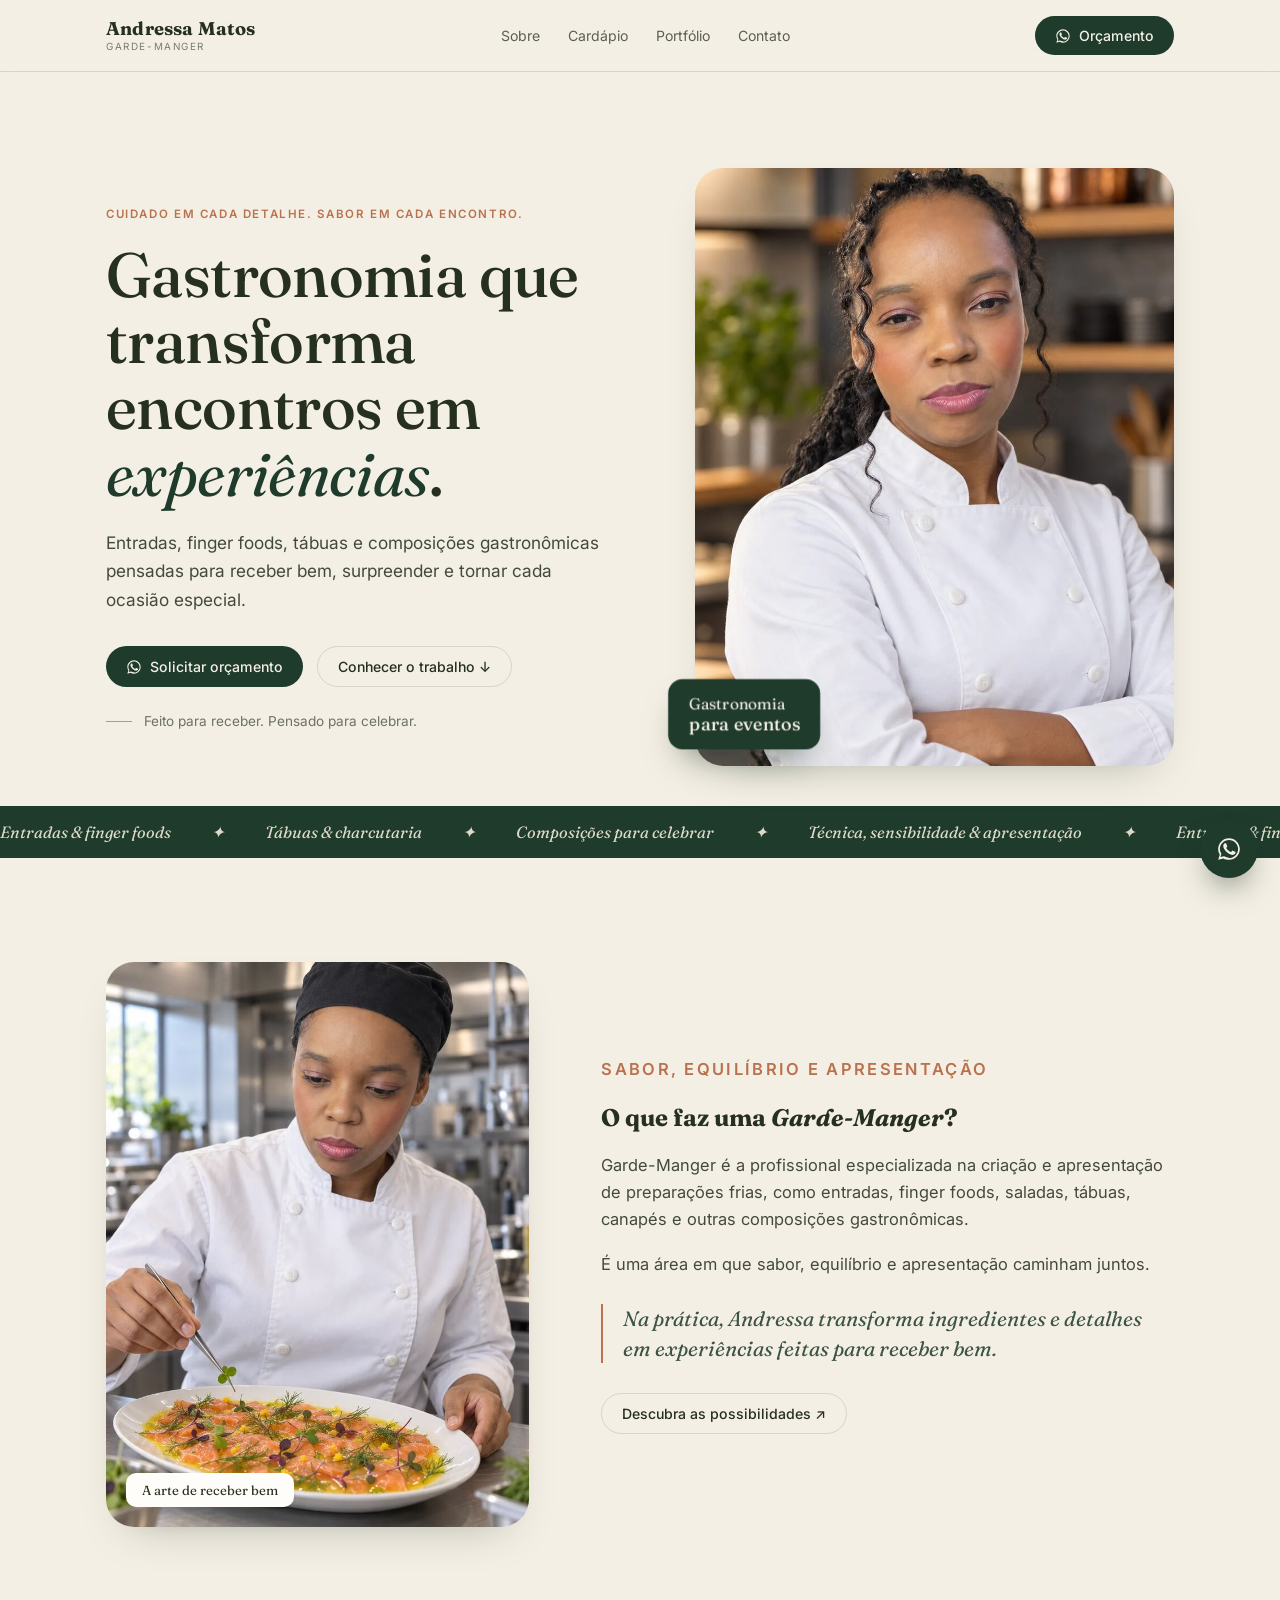
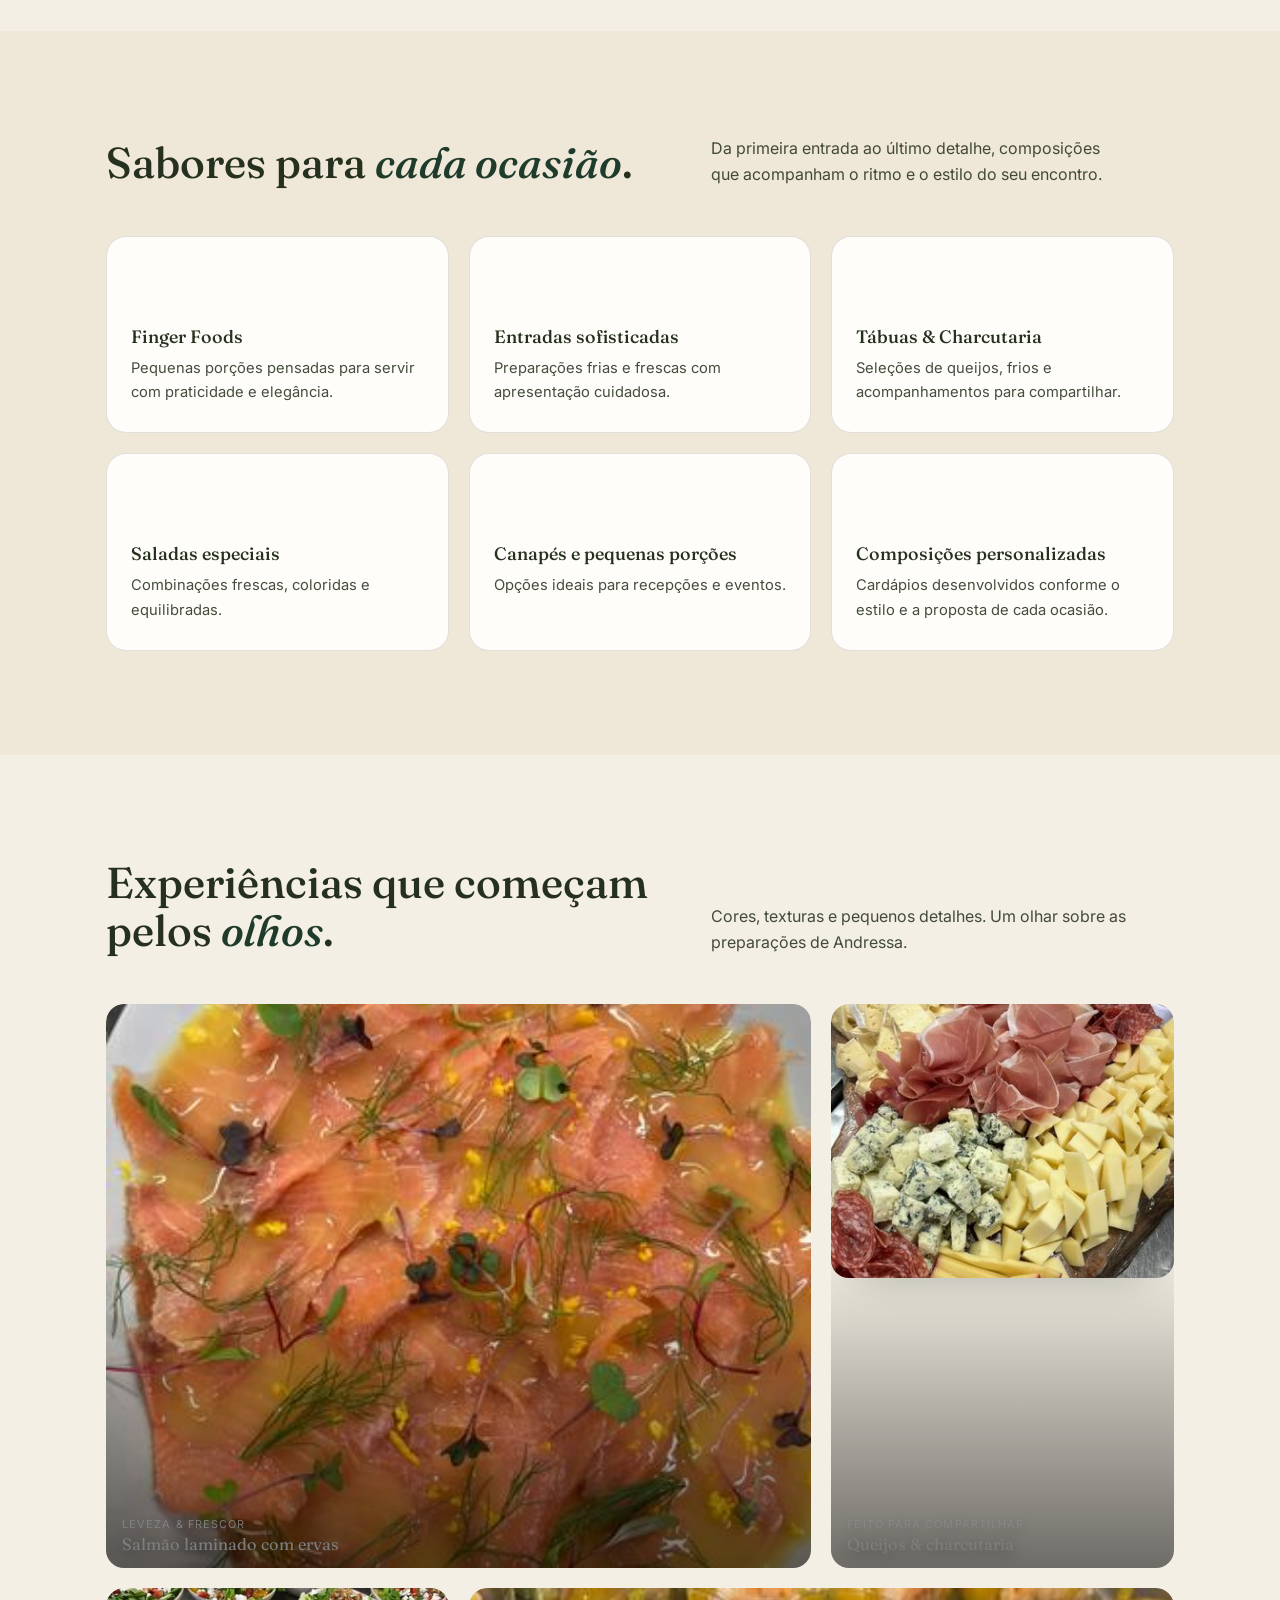
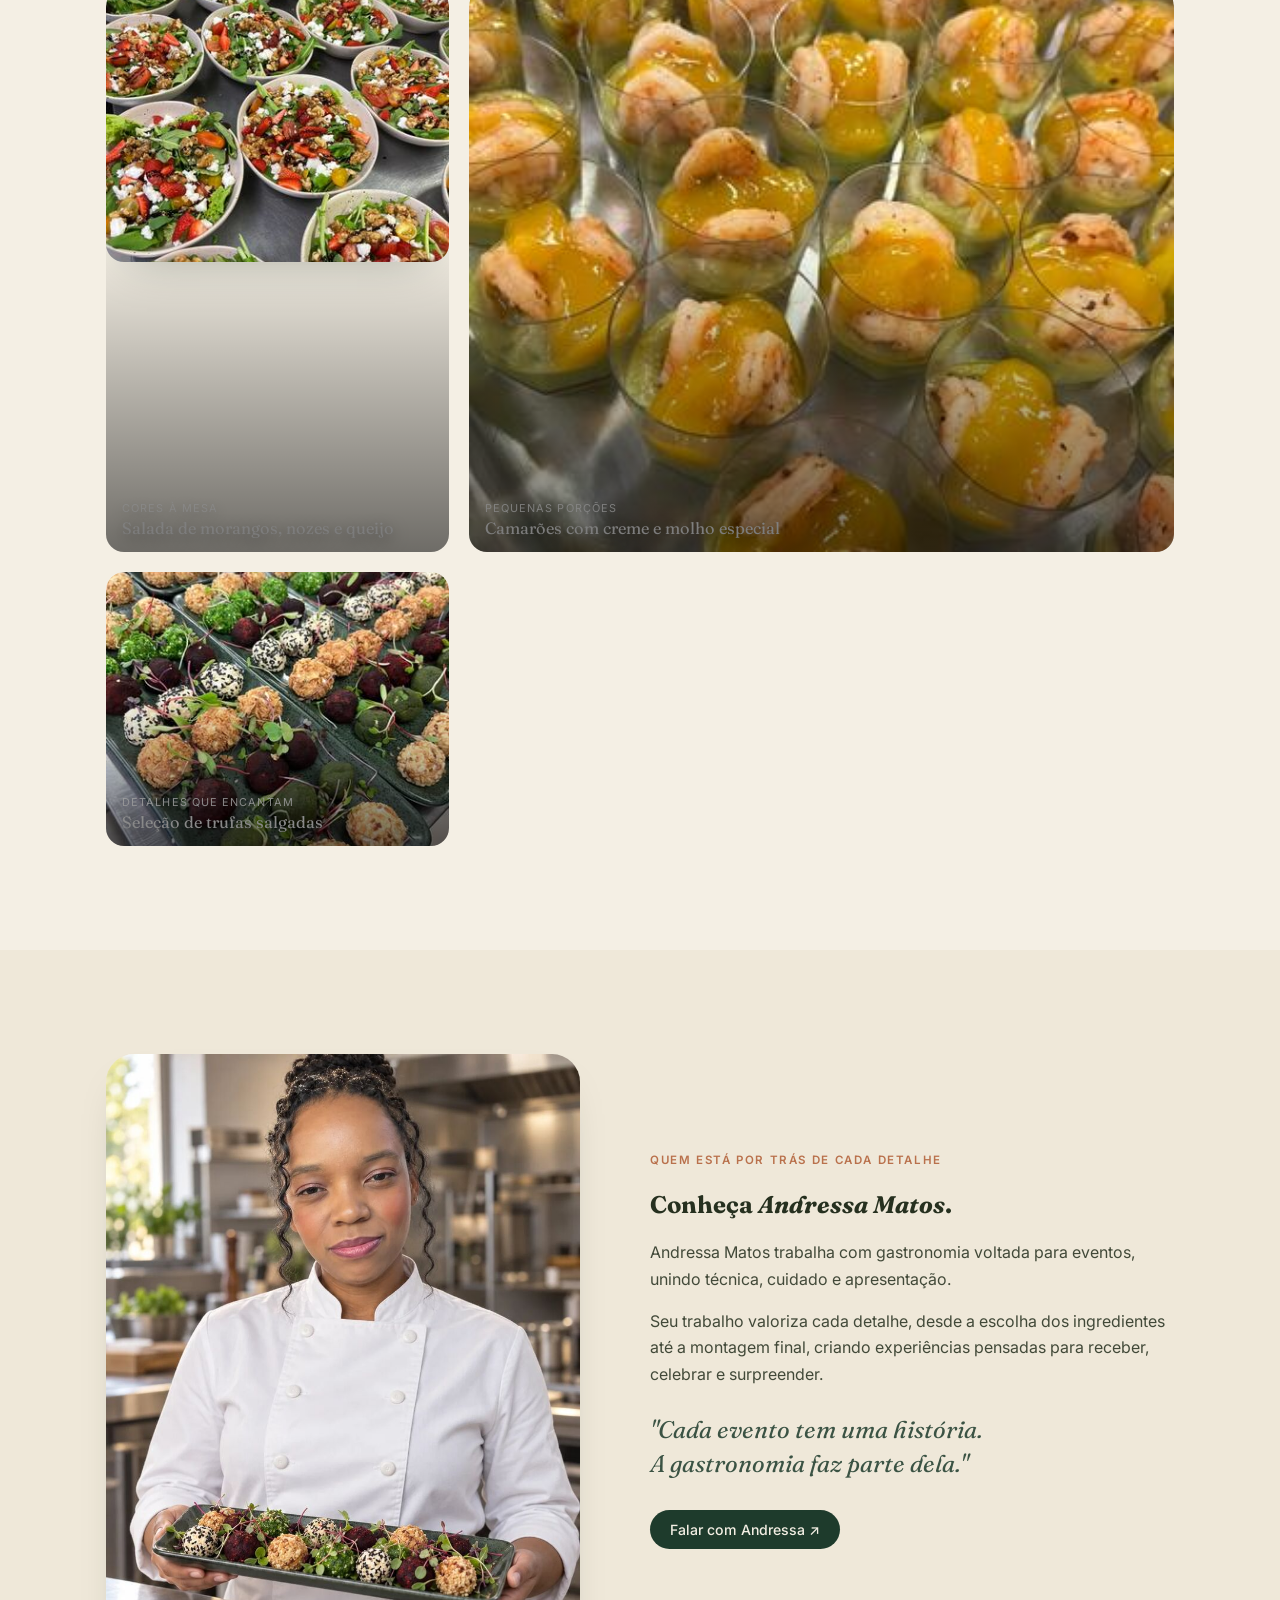
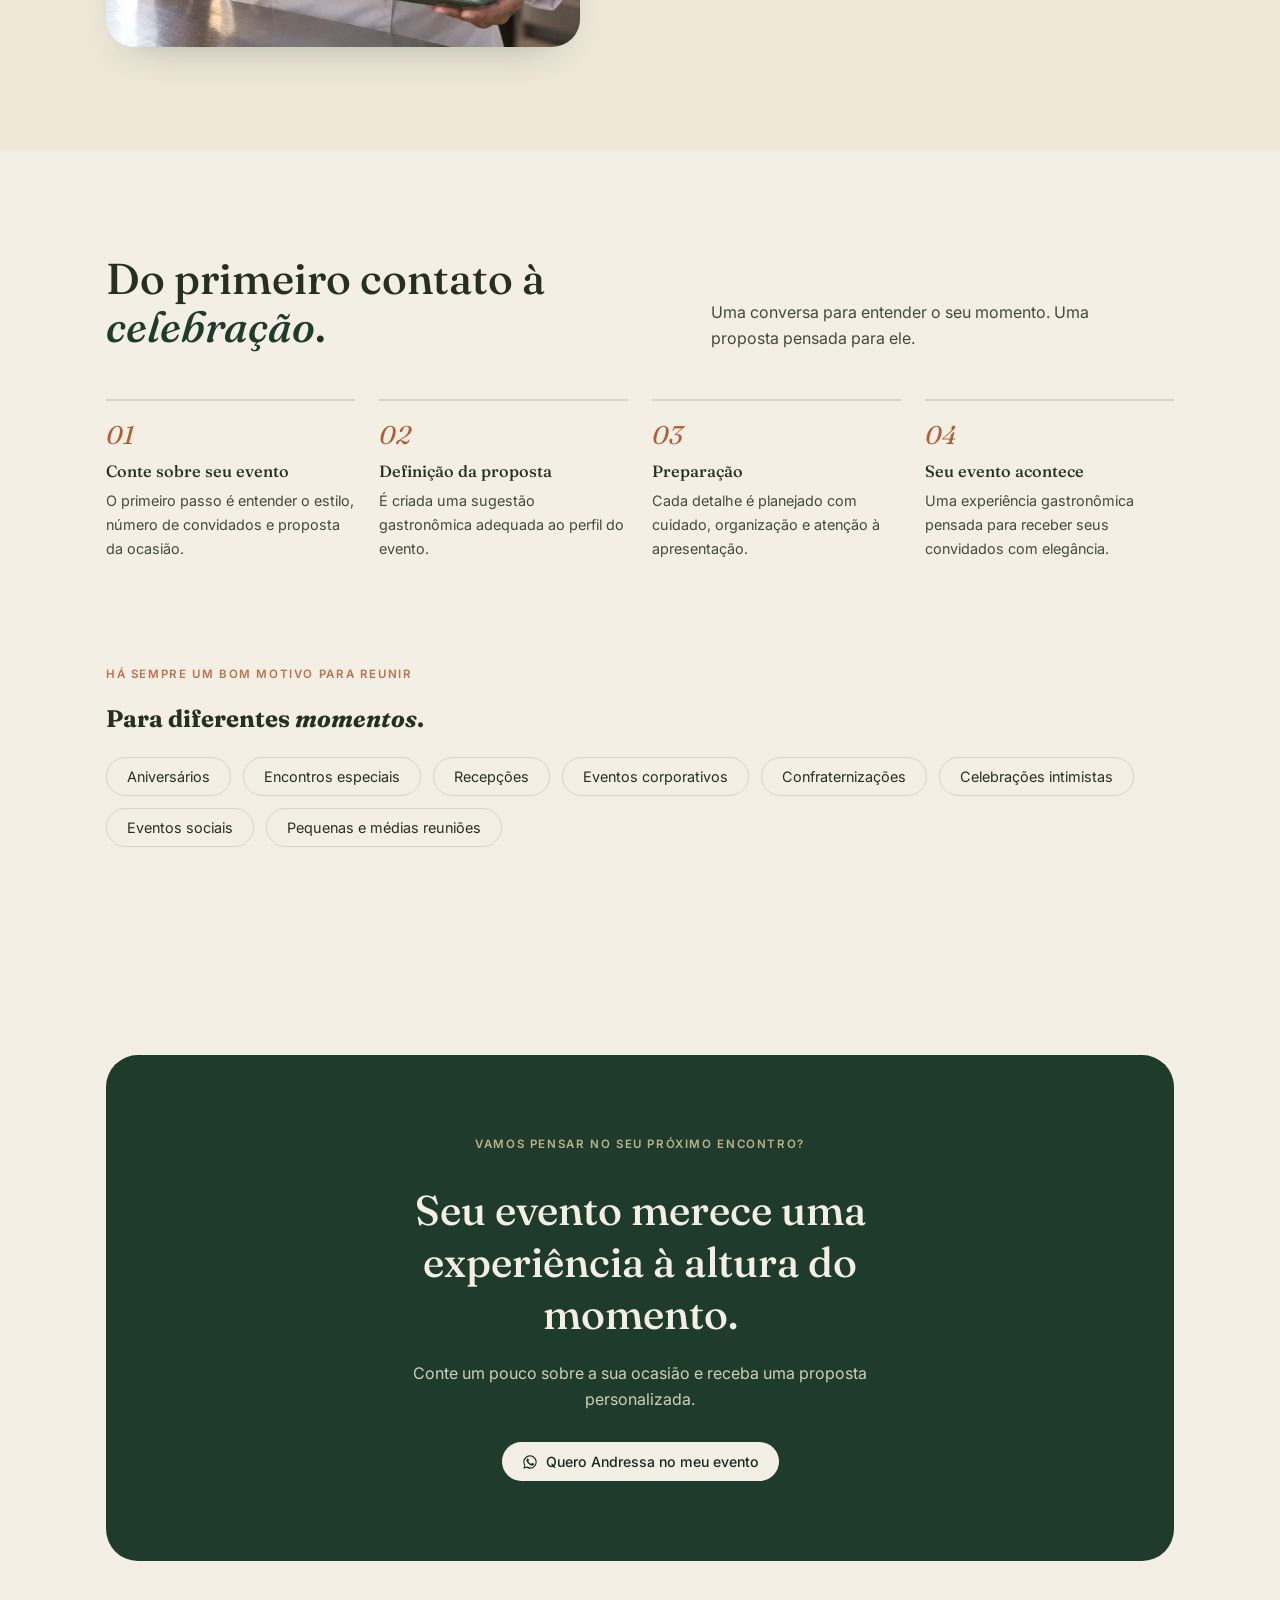
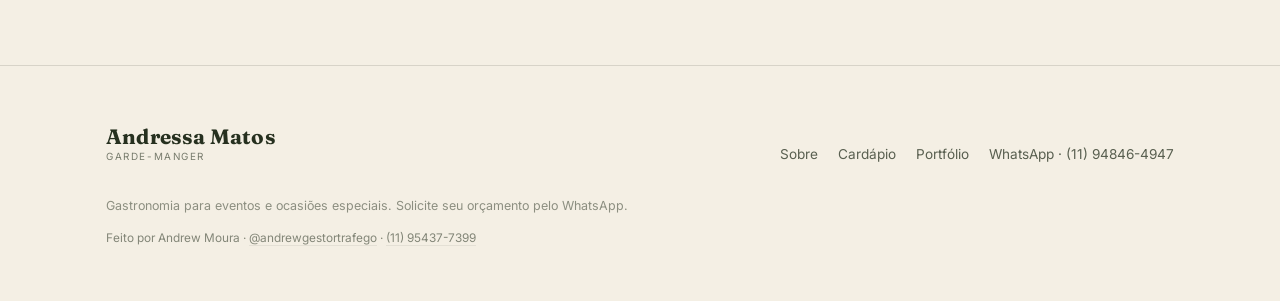
==== index.html @ 1dd69825 "Add files via upload" ====
<!DOCTYPE html>
<html lang="pt-BR">
<head>
<meta charset="UTF-8">
<meta name="viewport" content="width=device-width, initial-scale=1, viewport-fit=cover">
<title>Andressa Matos — Gastronomia para Eventos</title>
<link rel="preconnect" href="https://fonts.googleapis.com">
<link rel="preconnect" href="https://fonts.gstatic.com" crossorigin>
<link href="https://fonts.googleapis.com/css2?family=Fraunces:ital,opsz,wght@0,9..144,400;0,9..144,500;0,9..144,600;1,9..144,500&family=Inter:wght@400;500;600&display=swap" rel="stylesheet">
<style>
  :root{
    --cream:#F4EFE4;
    --cream-2:#EFE8D9;
    --ink:#26301F;
    --green:#1E3B2C;
    --green-deep:#152A1F;
    --rust:#B15E36;
    --gold:#B99A4E;
    --paper:#FFFDF9;
    --line:rgba(38,48,31,0.14);
    --shadow: 0 20px 45px -25px rgba(21,42,31,0.35);
  }
  :root:not([data-theme="light"]){
    color-scheme: light dark;
  }
  @media (prefers-color-scheme: dark){
    :root:not([data-theme="light"]){
      --cream:#1B2018;
      --cream-2:#20261C;
      --ink:#EDE7D8;
      --paper:#232920;
      --line:rgba(237,231,216,0.14);
      --shadow: 0 20px 45px -25px rgba(0,0,0,0.6);
    }
  }
  :root[data-theme="dark"]{
    --cream:#1B2018;
    --cream-2:#20261C;
    --ink:#EDE7D8;
    --paper:#232920;
    --line:rgba(237,231,216,0.14);
    --shadow: 0 20px 45px -25px rgba(0,0,0,0.6);
  }

  *{box-sizing:border-box;}
  html{scroll-behavior:smooth; scroll-padding-top: calc(78px + env(safe-area-inset-top,0px));}
  body{
    margin:0;
    background:var(--cream);
    color:var(--ink);
    font-family:'Inter', ui-sans-serif, system-ui, -apple-system, sans-serif;
    -webkit-font-smoothing:antialiased;
    padding-top:env(safe-area-inset-top,0px);
    padding-bottom:env(safe-area-inset-bottom,0px);
    overflow-x:hidden;
  }
  h1,h2,h3,.serif{font-family:'Fraunces', Georgia, 'Times New Roman', serif;}
  p{line-height:1.65; color:var(--ink); opacity:0.86;}
  a{color:inherit;}
  img{max-width:100%; display:block;}
  .wrap{max-width:1180px; margin:0 auto; padding:0 clamp(20px,5vw,56px);}

  /* header */
  header.site{
    position:sticky; top:0; z-index:50;
    padding-top:env(safe-area-inset-top,0px);
    background:color-mix(in srgb, var(--cream) 88%, transparent);
    backdrop-filter: blur(10px);
    border-bottom:1px solid var(--line);
  }
  .nav{
    display:flex; align-items:center; justify-content:space-between;
    padding:16px clamp(20px,5vw,56px);
    max-width:1180px; margin:0 auto;
  }
  .brand{display:flex; flex-direction:column; line-height:1.1;}
  .brand strong{font-family:'Fraunces',serif; font-size:1.15rem; letter-spacing:0.01em;}
  .brand span{font-size:0.62rem; letter-spacing:0.16em; opacity:0.6; margin-top:2px;}
  nav.links{display:flex; gap:28px; font-size:0.88rem;}
  nav.links a{text-decoration:none; opacity:0.75; transition:opacity .2s;}
  nav.links a:hover{opacity:1;}
  .btn{
    display:inline-flex; align-items:center; gap:8px;
    padding:11px 20px; border-radius:999px;
    background:var(--green); color:#F4EFE4; text-decoration:none;
    font-size:0.88rem; font-weight:500;
    transition:transform .25s cubic-bezier(.2,.8,.2,1), box-shadow .25s;
    box-shadow: var(--shadow);
    white-space:nowrap;
  }
  .btn:hover{transform:translateY(-2px); box-shadow:0 22px 40px -18px rgba(21,42,31,0.5);}
  .btn.ghost{background:transparent; color:var(--ink); border:1px solid var(--line); box-shadow:none;}
  .btn.ghost:hover{border-color:var(--green); transform:none;}
  .btn svg{width:16px; height:16px; flex:none;}
  @media (max-width:820px){ nav.links{display:none;} }

  /* hero */
  .hero{padding:clamp(48px,8vw,96px) 0 40px;}
  .hero-grid{display:grid; grid-template-columns:1.05fr 0.95fr; gap:clamp(28px,5vw,60px); align-items:center;}
  @media (max-width:900px){ .hero-grid{grid-template-columns:1fr;} }
  .eyebrow{font-size:0.72rem; letter-spacing:0.14em; color:var(--rust); font-weight:600; text-transform:uppercase; margin:0 0 18px;}
  .hero h1{font-size:clamp(2.5rem,5.4vw,3.9rem); line-height:1.06; font-weight:500; margin:0 0 22px; letter-spacing:-0.01em;}
  .hero h1 em{font-style:italic; color:var(--green); font-weight:400;}
  .hero p.lead{font-size:1.08rem; max-width:46ch; margin-bottom:32px;}
  .hero-ctas{display:flex; gap:14px; flex-wrap:wrap; margin-bottom:26px;}
  .hero-note{display:flex; align-items:center; gap:12px; font-size:0.85rem; opacity:0.65;}
  .hero-note .rule{width:26px; height:1px; background:var(--rust);}

  .hero-visual{position:relative; perspective:1200px;}
  .tilt-card{
    position:relative; border-radius:28px; overflow:hidden;
    transform-style:preserve-3d;
    transition:transform .35s cubic-bezier(.2,.8,.2,1);
    box-shadow:var(--shadow);
  }
  .tilt-card img{width:100%; height:100%; object-fit:cover; aspect-ratio:4/5;}
  .float-chip{
    position:absolute; left:-18px; bottom:26px;
    background:var(--green); color:#F4EFE4; padding:14px 20px; border-radius:14px;
    font-family:'Fraunces',serif; font-size:0.95rem; line-height:1.25;
    box-shadow:0 18px 34px -14px rgba(21,42,31,0.55);
    transform:translateZ(40px);
  }
  .float-chip b{display:block; font-size:1.1rem; font-weight:500;}
  @media (max-width:520px){ .float-chip{left:14px; bottom:-16px; padding:11px 16px;} }

  /* ticker */
  .ticker-wrap{background:var(--green); color:#EFE8D6; overflow:hidden; padding:16px 0;}
  .ticker{display:flex; gap:40px; white-space:nowrap; width:max-content; animation:scroll 26s linear infinite;}
  .ticker span{font-family:'Fraunces',serif; font-style:italic; font-size:1.02rem; opacity:0.92;}
  @keyframes scroll{ from{transform:translateX(0);} to{transform:translateX(-50%);} }
  @media (prefers-reduced-motion:reduce){ .ticker{animation:none;} }

  /* reveal */
  .reveal{opacity:0; transform:translateY(22px); transition:opacity .7s ease, transform .7s cubic-bezier(.2,.8,.2,1);}
  .reveal.in{opacity:1; transform:translateY(0);}
  @media (prefers-reduced-motion:reduce){ .reveal{opacity:1; transform:none; transition:none;} }

  section{padding:clamp(56px,9vw,104px) 0;}
  .section-head{display:grid; grid-template-columns:1.1fr 0.9fr; gap:40px; align-items:end; margin-bottom:48px;}
  @media (max-width:800px){ .section-head{grid-template-columns:1fr; gap:16px;} }
  .section-head h2{font-size:clamp(1.9rem,3.6vw,2.7rem); font-weight:500; margin:0; line-height:1.12;}
  .section-head h2 em{font-style:italic; color:var(--green);}
  .section-head p{margin:0; max-width:42ch;}

  /* about */
  .about-grid{display:grid; grid-template-columns:0.85fr 1.15fr; gap:clamp(28px,6vw,72px); align-items:center;}
  @media (max-width:860px){ .about-grid{grid-template-columns:1fr;} }
  .about-visual{position:relative; perspective:1000px;}
  .about-visual .tilt-card{aspect-ratio:3/4;}
  .about-visual .tilt-card img{aspect-ratio:3/4;}
  .caption-tag{
    position:absolute; left:20px; bottom:20px; background:var(--paper); color:var(--ink);
    padding:9px 16px; border-radius:10px; font-size:0.82rem; font-family:'Fraunces',serif;
    box-shadow:0 12px 26px -12px rgba(21,42,31,0.35);
  }
  .about-copy p{font-size:1.03rem; margin-bottom:18px;}
  .about-copy .callout{
    font-family:'Fraunces',serif; font-style:italic; font-size:1.3rem; color:var(--green);
    border-left:2px solid var(--rust); padding-left:20px; margin:26px 0 30px; line-height:1.4;
  }

  /* categories */
  .cat-grid{display:grid; grid-template-columns:repeat(3,1fr); gap:20px;}
  @media (max-width:900px){ .cat-grid{grid-template-columns:repeat(2,1fr);} }
  @media (max-width:560px){ .cat-grid{grid-template-columns:1fr;} }
  .cat-card{
    background:var(--paper); border:1px solid var(--line); border-radius:20px; padding:28px 24px;
    transition:transform .3s cubic-bezier(.2,.8,.2,1), box-shadow .3s; transform-style:preserve-3d;
  }
  .cat-card:hover{transform:translateY(-6px) rotateX(3deg); box-shadow:var(--shadow);}
  .cat-icon{width:40px; height:40px; margin-bottom:16px; color:var(--rust);}
  .cat-card h3{font-size:1.12rem; font-weight:500; margin:0 0 8px;}
  .cat-card p{font-size:0.92rem; margin:0;}

  /* gallery */
  .gal-grid{display:grid; grid-template-columns:repeat(3,1fr); gap:20px;}
  .gal-grid .gal-item:nth-child(1){grid-column:span 2;}
  .gal-grid .gal-item:nth-child(4){grid-column:span 2;}
  @media (max-width:760px){ .gal-grid{grid-template-columns:1fr 1fr;} .gal-grid .gal-item:nth-child(1),.gal-grid .gal-item:nth-child(4){grid-column:span 2;} }
  .gal-item{position:relative; border-radius:18px; overflow:hidden; perspective:900px;}
  .gal-item .tilt-card{border-radius:18px; margin:0;}
  .gal-item img{aspect-ratio:5/4; object-fit:cover; transition:transform .5s ease;}
  .gal-item:hover img{transform:scale(1.06);}
  .gal-label{
    position:absolute; left:16px; bottom:14px; color:#fff; font-family:'Fraunces',serif; font-size:1.02rem;
    text-shadow:0 4px 16px rgba(0,0,0,0.55);
  }
  .gal-label small{display:block; font-family:'Inter',sans-serif; font-size:0.68rem; letter-spacing:0.1em; text-transform:uppercase; opacity:0.85; margin-bottom:3px;}
  .gal-item::after{content:"";position:absolute; inset:0; background:linear-gradient(180deg, rgba(0,0,0,0) 45%, rgba(0,0,0,0.55) 100%); pointer-events:none;}

  /* bio */
  .bio-section{background:var(--cream-2);}
  .bio-grid{display:grid; grid-template-columns:0.95fr 1.05fr; gap:clamp(28px,6vw,70px); align-items:center;}
  @media (max-width:860px){ .bio-grid{grid-template-columns:1fr; }  .bio-grid .bio-visual{order:-1;} }
  .bio-visual .tilt-card{aspect-ratio:4/5;}
  .bio-visual .tilt-card img{aspect-ratio:4/5;}
  .quote{
    font-family:'Fraunces',serif; font-style:italic; font-size:1.5rem; line-height:1.4; color:var(--green);
    margin:26px 0 30px;
  }

  /* process */
  .steps{display:grid; grid-template-columns:repeat(4,1fr); gap:24px; counter-reset:step;}
  @media (max-width:900px){ .steps{grid-template-columns:repeat(2,1fr);} }
  @media (max-width:560px){ .steps{grid-template-columns:1fr;} }
  .step{border-top:2px solid var(--line); padding-top:18px; position:relative;}
  .step-num{font-family:'Fraunces',serif; font-style:italic; color:var(--rust); font-size:1.6rem; display:block; margin-bottom:10px;}
  .step h3{font-size:1.02rem; margin:0 0 8px; font-weight:500;}
  .step p{font-size:0.9rem; margin:0;}

  /* occasions */
  .pill-row{display:flex; flex-wrap:wrap; gap:12px;}
  .pill{
    border:1px solid var(--line); border-radius:999px; padding:10px 20px; font-size:0.9rem;
    transition:border-color .2s, transform .2s;
  }
  .pill:hover{border-color:var(--rust); transform:translateY(-2px);}

  /* final cta */
  .final-cta{
    background:var(--green); color:#F4EFE4; border-radius:32px; padding:clamp(40px,7vw,80px);
    text-align:center; position:relative; overflow:hidden;
  }
  .final-cta h2{color:#F4EFE4; font-size:clamp(1.9rem,4vw,2.6rem); max-width:22ch; margin:0 auto 20px; font-weight:500;}
  .final-cta p{color:#EFE8D6; opacity:0.85; max-width:46ch; margin:0 auto 30px;}
  .final-cta .btn{background:#F4EFE4; color:var(--green-deep);}
  .final-cta .btn:hover{box-shadow:0 22px 44px -16px rgba(0,0,0,0.45);}

  footer{padding:60px 0 40px; border-top:1px solid var(--line);}
  .foot-grid{display:flex; justify-content:space-between; align-items:flex-end; flex-wrap:wrap; gap:24px;}
  .foot-grid .brand strong{font-size:1.3rem;}
  .foot-links{display:flex; gap:20px; font-size:0.85rem; opacity:0.75;}
  .foot-links a{text-decoration:none;}
  .fine{margin-top:34px; font-size:0.78rem; opacity:0.5;}
  .credit{margin-top:10px; font-size:0.74rem; opacity:0.55;}
  .credit a{text-decoration:none; border-bottom:1px solid var(--line);}
  .credit a:hover{opacity:0.9;}

  /* floating whatsapp */
  .float-wa{
    position:fixed; right:22px; bottom:calc(22px + env(safe-area-inset-bottom,0px)); z-index:60;
    width:58px; height:58px; border-radius:50%; background:var(--green); color:#F4EFE4;
    display:flex; align-items:center; justify-content:center; text-decoration:none;
    box-shadow:0 16px 30px -10px rgba(21,42,31,0.55);
    animation:pulse 2.8s ease-in-out infinite;
  }
  .float-wa svg{width:26px; height:26px;}
  @keyframes pulse{ 0%,100%{transform:scale(1);} 50%{transform:scale(1.06);} }
  @media (prefers-reduced-motion:reduce){ .float-wa{animation:none;} }
</style>
</head>
<body>

<header class="site">
  <div class="nav">
    <div class="brand">
      <strong>Andressa Matos</strong>
      <span>GARDE-MANGER</span>
    </div>
    <nav class="links">
      <a href="#sobre">Sobre</a>
      <a href="#cardapio">Cardápio</a>
      <a href="#portfolio">Portfólio</a>
      <a href="#contato">Contato</a>
    </nav>
    <a class="btn" id="wa-nav" href="#" target="_blank" rel="noopener">
      <svg viewBox="0 0 24 24" fill="currentColor"><path d="M17.5 14.4c-.3-.1-1.7-.8-1.9-.9-.3-.1-.5-.1-.6.1-.2.3-.7.9-.9 1-.1.2-.3.2-.6.1-.3-.2-1.2-.5-2.3-1.5-.9-.8-1.4-1.7-1.6-2-.2-.3 0-.5.1-.6.1-.1.3-.3.4-.5.1-.1.2-.3.2-.4.1-.2 0-.4 0-.5-.1-.1-.6-1.5-.8-2-.2-.5-.4-.5-.6-.5h-.5c-.2 0-.5.1-.7.3-.3.3-1 1-1 2.4s1 2.8 1.2 3c.1.2 2 3 4.7 4.3.7.3 1.2.5 1.6.6.7.2 1.3.2 1.8.1.5-.1 1.7-.7 1.9-1.4.2-.7.2-1.2.2-1.3-.1-.2-.3-.2-.6-.4z"/><path d="M12 2C6.5 2 2 6.5 2 12c0 1.9.5 3.6 1.5 5.2L2 22l4.9-1.3C8.5 21.6 10.2 22 12 22c5.5 0 10-4.5 10-10S17.5 2 12 2zm0 18c-1.6 0-3.1-.4-4.4-1.2l-.3-.2-3.1.8.8-3-.2-.3C4 14.8 3.6 13.4 3.6 12c0-4.6 3.8-8.4 8.4-8.4s8.4 3.8 8.4 8.4-3.8 8.4-8.4 8.4z"/></svg>
      Orçamento
    </a>
  </div>
</header>

<section class="hero">
  <div class="wrap hero-grid">
    <div class="hero-copy reveal">
      <p class="eyebrow">Cuidado em cada detalhe. Sabor em cada encontro.</p>
      <h1>Gastronomia que transforma encontros em <em>experiências</em>.</h1>
      <p class="lead">Entradas, finger foods, tábuas e composições gastronômicas pensadas para receber bem, surpreender e tornar cada ocasião especial.</p>
      <div class="hero-ctas">
        <a class="btn" id="wa-hero" href="#" target="_blank" rel="noopener">
          <svg viewBox="0 0 24 24" fill="currentColor"><path d="M17.5 14.4c-.3-.1-1.7-.8-1.9-.9-.3-.1-.5-.1-.6.1-.2.3-.7.9-.9 1-.1.2-.3.2-.6.1-.3-.2-1.2-.5-2.3-1.5-.9-.8-1.4-1.7-1.6-2-.2-.3 0-.5.1-.6.1-.1.3-.3.4-.5.1-.1.2-.3.2-.4.1-.2 0-.4 0-.5-.1-.1-.6-1.5-.8-2-.2-.5-.4-.5-.6-.5h-.5c-.2 0-.5.1-.7.3-.3.3-1 1-1 2.4s1 2.8 1.2 3c.1.2 2 3 4.7 4.3.7.3 1.2.5 1.6.6.7.2 1.3.2 1.8.1.5-.1 1.7-.7 1.9-1.4.2-.7.2-1.2.2-1.3-.1-.2-.3-.2-.6-.4z"/><path d="M12 2C6.5 2 2 6.5 2 12c0 1.9.5 3.6 1.5 5.2L2 22l4.9-1.3C8.5 21.6 10.2 22 12 22c5.5 0 10-4.5 10-10S17.5 2 12 2zm0 18c-1.6 0-3.1-.4-4.4-1.2l-.3-.2-3.1.8.8-3-.2-.3C4 14.8 3.6 13.4 3.6 12c0-4.6 3.8-8.4 8.4-8.4s8.4 3.8 8.4 8.4-3.8 8.4-8.4 8.4z"/></svg>
          Solicitar orçamento
        </a>
        <a class="btn ghost" href="#cardapio">Conhecer o trabalho ↓</a>
      </div>
      <div class="hero-note"><span class="rule"></span> Feito para receber. Pensado para celebrar.</div>
    </div>
    <div class="hero-visual reveal">
      <div class="tilt-card" id="tilt-hero">
        <img src="[data-uri]" alt="Andressa Matos, chef garde-manger">
      </div>
      <div class="float-chip">Gastronomia<br><b>para eventos</b></div>
    </div>
  </div>
</section>

<div class="ticker-wrap">
  <div class="ticker">
    <span>Entradas &amp; finger foods</span><span>✦</span>
    <span>Tábuas &amp; charcutaria</span><span>✦</span>
    <span>Composições para celebrar</span><span>✦</span>
    <span>Técnica, sensibilidade &amp; apresentação</span><span>✦</span>
    <span>Entradas &amp; finger foods</span><span>✦</span>
    <span>Tábuas &amp; charcutaria</span><span>✦</span>
    <span>Composições para celebrar</span><span>✦</span>
    <span>Técnica, sensibilidade &amp; apresentação</span><span>✦</span>
  </div>
</div>

<section id="sobre">
  <div class="wrap about-grid">
    <div class="about-visual reveal">
      <div class="tilt-card" data-tilt>
        <img src="[data-uri]" alt="Andressa Matos finalizando um prato">
      </div>
      <div class="caption-tag">A arte de receber bem</div>
    </div>
    <div class="about-copy reveal">
      <p class="eyebrow">Sabor, equilíbrio e apresentação</p>
      <h2>O que faz uma <em>Garde-Manger</em>?</h2>
      <p>Garde-Manger é a profissional especializada na criação e apresentação de preparações frias, como entradas, finger foods, saladas, tábuas, canapés e outras composições gastronômicas.</p>
      <p>É uma área em que sabor, equilíbrio e apresentação caminham juntos.</p>
      <p class="callout">Na prática, Andressa transforma ingredientes e detalhes em experiências feitas para receber bem.</p>
      <a class="btn ghost" id="wa-sobre" href="#" target="_blank" rel="noopener">Descubra as possibilidades ↗</a>
    </div>
  </div>
</section>

<section id="cardapio" style="background:var(--cream-2);">
  <div class="wrap">
    <div class="section-head reveal">
      <h2>Sabores para <em>cada ocasião</em>.</h2>
      <p>Da primeira entrada ao último detalhe, composições que acompanham o ritmo e o estilo do seu encontro.</p>
    </div>
    <div class="cat-grid reveal">
      <div class="cat-card">
        <svg class="cat-icon" viewBox="0 0 24 24" fill="none" stroke="currentColor" stroke-width="1.4"><circle cx="12" cy="12" r="8"/><path d="M12 8v4l3 2"/></svg>
        <h3>Finger Foods</h3>
        <p>Pequenas porções pensadas para servir com praticidade e elegância.</p>
      </div>
      <div class="cat-card">
        <svg class="cat-icon" viewBox="0 0 24 24" fill="none" stroke="currentColor" stroke-width="1.4"><ellipse cx="12" cy="12" rx="9" ry="6"/><path d="M6 12h12"/></svg>
        <h3>Entradas sofisticadas</h3>
        <p>Preparações frias e frescas com apresentação cuidadosa.</p>
      </div>
      <div class="cat-card">
        <svg class="cat-icon" viewBox="0 0 24 24" fill="none" stroke="currentColor" stroke-width="1.4"><rect x="3" y="7" width="18" height="10" rx="1"/><path d="M8 7v10M14 7v10"/></svg>
        <h3>Tábuas &amp; Charcutaria</h3>
        <p>Seleções de queijos, frios e acompanhamentos para compartilhar.</p>
      </div>
      <div class="cat-card">
        <svg class="cat-icon" viewBox="0 0 24 24" fill="none" stroke="currentColor" stroke-width="1.4"><path d="M4 10h16l-1.5 8a2 2 0 0 1-2 2h-9a2 2 0 0 1-2-2z"/><path d="M8 10a4 4 0 0 1 8 0"/></svg>
        <h3>Saladas especiais</h3>
        <p>Combinações frescas, coloridas e equilibradas.</p>
      </div>
      <div class="cat-card">
        <svg class="cat-icon" viewBox="0 0 24 24" fill="none" stroke="currentColor" stroke-width="1.4"><circle cx="8" cy="9" r="2.4"/><circle cx="16" cy="9" r="2.4"/><path d="M4 18c1-3 3-4 4-4M20 18c-1-3-3-4-4-4"/></svg>
        <h3>Canapés e pequenas porções</h3>
        <p>Opções ideais para recepções e eventos.</p>
      </div>
      <div class="cat-card">
        <svg class="cat-icon" viewBox="0 0 24 24" fill="none" stroke="currentColor" stroke-width="1.4"><path d="M12 3l2.2 5.5L20 9l-4.4 3.6L17 19l-5-3.3L7 19l1.4-6.4L4 9l5.8-.5z"/></svg>
        <h3>Composições personalizadas</h3>
        <p>Cardápios desenvolvidos conforme o estilo e a proposta de cada ocasião.</p>
      </div>
    </div>
  </div>
</section>

<section id="portfolio">
  <div class="wrap">
    <div class="section-head reveal">
      <h2>Experiências que começam pelos <em>olhos</em>.</h2>
      <p>Cores, texturas e pequenos detalhes. Um olhar sobre as preparações de Andressa.</p>
    </div>
    <div class="gal-grid reveal">
      <div class="gal-item"><div class="tilt-card" data-tilt><img src="[data-uri]" alt="Salmão laminado com ervas"></div><div class="gal-label"><small>Leveza &amp; frescor</small>Salmão laminado com ervas</div></div>
      <div class="gal-item"><div class="tilt-card" data-tilt><img src="[data-uri]" alt="Queijos e charcutaria"></div><div class="gal-label"><small>Feito para compartilhar</small>Queijos &amp; charcutaria</div></div>
      <div class="gal-item"><div class="tilt-card" data-tilt><img src="[data-uri]" alt="Salada de morangos, nozes e queijo"></div><div class="gal-label"><small>Cores à mesa</small>Salada de morangos, nozes e queijo</div></div>
      <div class="gal-item"><div class="tilt-card" data-tilt><img src="[data-uri]" alt="Camarões com creme e molho especial"></div><div class="gal-label"><small>Pequenas porções</small>Camarões com creme e molho especial</div></div>
      <div class="gal-item"><div class="tilt-card" data-tilt><img src="[data-uri]" alt="Seleção de trufas salgadas"></div><div class="gal-label"><small>Detalhes que encantam</small>Seleção de trufas salgadas</div></div>
    </div>
  </div>
</section>

<section class="bio-section">
  <div class="wrap bio-grid">
    <div class="bio-visual reveal">
      <div class="tilt-card" data-tilt>
        <img src="[data-uri]" alt="Andressa Matos segurando uma travessa de trufas salgadas">
      </div>
    </div>
    <div class="bio-copy reveal">
      <p class="eyebrow">Quem está por trás de cada detalhe</p>
      <h2>Conheça <em>Andressa Matos</em>.</h2>
      <p>Andressa Matos trabalha com gastronomia voltada para eventos, unindo técnica, cuidado e apresentação.</p>
      <p>Seu trabalho valoriza cada detalhe, desde a escolha dos ingredientes até a montagem final, criando experiências pensadas para receber, celebrar e surpreender.</p>
      <p class="quote">"Cada evento tem uma história.<br>A gastronomia faz parte dela."</p>
      <a class="btn" id="wa-bio" href="#" target="_blank" rel="noopener">Falar com Andressa ↗</a>
    </div>
  </div>
</section>

<section>
  <div class="wrap">
    <div class="section-head reveal">
      <h2>Do primeiro contato à <em>celebração</em>.</h2>
      <p>Uma conversa para entender o seu momento. Uma proposta pensada para ele.</p>
    </div>
    <div class="steps reveal">
      <div class="step"><span class="step-num">01</span><h3>Conte sobre seu evento</h3><p>O primeiro passo é entender o estilo, número de convidados e proposta da ocasião.</p></div>
      <div class="step"><span class="step-num">02</span><h3>Definição da proposta</h3><p>É criada uma sugestão gastronômica adequada ao perfil do evento.</p></div>
      <div class="step"><span class="step-num">03</span><h3>Preparação</h3><p>Cada detalhe é planejado com cuidado, organização e atenção à apresentação.</p></div>
      <div class="step"><span class="step-num">04</span><h3>Seu evento acontece</h3><p>Uma experiência gastronômica pensada para receber seus convidados com elegância.</p></div>
    </div>
  </div>
</section>

<section style="padding-top:0;">
  <div class="wrap reveal">
    <p class="eyebrow">Há sempre um bom motivo para reunir</p>
    <h2 style="margin-bottom:24px;">Para diferentes <em>momentos</em>.</h2>
    <div class="pill-row">
      <span class="pill">Aniversários</span>
      <span class="pill">Encontros especiais</span>
      <span class="pill">Recepções</span>
      <span class="pill">Eventos corporativos</span>
      <span class="pill">Confraternizações</span>
      <span class="pill">Celebrações intimistas</span>
      <span class="pill">Eventos sociais</span>
      <span class="pill">Pequenas e médias reuniões</span>
    </div>
  </div>
</section>

<section id="contato">
  <div class="wrap reveal">
    <div class="final-cta">
      <p class="eyebrow" style="color:#D9C79A;">Vamos pensar no seu próximo encontro?</p>
      <h2>Seu evento merece uma experiência à altura do momento.</h2>
      <p>Conte um pouco sobre a sua ocasião e receba uma proposta personalizada.</p>
      <a class="btn" id="wa-final" href="#" target="_blank" rel="noopener">
        <svg viewBox="0 0 24 24" fill="currentColor"><path d="M17.5 14.4c-.3-.1-1.7-.8-1.9-.9-.3-.1-.5-.1-.6.1-.2.3-.7.9-.9 1-.1.2-.3.2-.6.1-.3-.2-1.2-.5-2.3-1.5-.9-.8-1.4-1.7-1.6-2-.2-.3 0-.5.1-.6.1-.1.3-.3.4-.5.1-.1.2-.3.2-.4.1-.2 0-.4 0-.5-.1-.1-.6-1.5-.8-2-.2-.5-.4-.5-.6-.5h-.5c-.2 0-.5.1-.7.3-.3.3-1 1-1 2.4s1 2.8 1.2 3c.1.2 2 3 4.7 4.3.7.3 1.2.5 1.6.6.7.2 1.3.2 1.8.1.5-.1 1.7-.7 1.9-1.4.2-.7.2-1.2.2-1.3-.1-.2-.3-.2-.6-.4z"/><path d="M12 2C6.5 2 2 6.5 2 12c0 1.9.5 3.6 1.5 5.2L2 22l4.9-1.3C8.5 21.6 10.2 22 12 22c5.5 0 10-4.5 10-10S17.5 2 12 2zm0 18c-1.6 0-3.1-.4-4.4-1.2l-.3-.2-3.1.8.8-3-.2-.3C4 14.8 3.6 13.4 3.6 12c0-4.6 3.8-8.4 8.4-8.4s8.4 3.8 8.4 8.4-3.8 8.4-8.4 8.4z"/></svg>
        Quero Andressa no meu evento
      </a>
    </div>
  </div>
</section>

<footer>
  <div class="wrap">
    <div class="foot-grid">
      <div class="brand">
        <strong>Andressa Matos</strong>
        <span>GARDE-MANGER</span>
      </div>
      <div class="foot-links">
        <a href="#sobre">Sobre</a>
        <a href="#cardapio">Cardápio</a>
        <a href="#portfolio">Portfólio</a>
        <a id="wa-foot" href="#" target="_blank" rel="noopener">WhatsApp · (11) 94846-4947</a>
      </div>
    </div>
    <p class="fine">Gastronomia para eventos e ocasiões especiais. Solicite seu orçamento pelo WhatsApp.</p>
    <p class="credit">Feito por Andrew Moura · <a href="https://instagram.com/andrewgestortrafego" target="_blank" rel="noopener">@andrewgestortrafego</a> · <a href="https://wa.me/5511954377399" target="_blank" rel="noopener">(11) 95437-7399</a></p>
  </div>
</footer>

<a class="float-wa" id="wa-float" href="#" target="_blank" rel="noopener" aria-label="Falar no WhatsApp">
  <svg viewBox="0 0 24 24" fill="currentColor"><path d="M17.5 14.4c-.3-.1-1.7-.8-1.9-.9-.3-.1-.5-.1-.6.1-.2.3-.7.9-.9 1-.1.2-.3.2-.6.1-.3-.2-1.2-.5-2.3-1.5-.9-.8-1.4-1.7-1.6-2-.2-.3 0-.5.1-.6.1-.1.3-.3.4-.5.1-.1.2-.3.2-.4.1-.2 0-.4 0-.5-.1-.1-.6-1.5-.8-2-.2-.5-.4-.5-.6-.5h-.5c-.2 0-.5.1-.7.3-.3.3-1 1-1 2.4s1 2.8 1.2 3c.1.2 2 3 4.7 4.3.7.3 1.2.5 1.6.6.7.2 1.3.2 1.8.1.5-.1 1.7-.7 1.9-1.4.2-.7.2-1.2.2-1.3-.1-.2-.3-.2-.6-.4z"/><path d="M12 2C6.5 2 2 6.5 2 12c0 1.9.5 3.6 1.5 5.2L2 22l4.9-1.3C8.5 21.6 10.2 22 12 22c5.5 0 10-4.5 10-10S17.5 2 12 2zm0 18c-1.6 0-3.1-.4-4.4-1.2l-.3-.2-3.1.8.8-3-.2-.3C4 14.8 3.6 13.4 3.6 12c0-4.6 3.8-8.4 8.4-8.4s8.4 3.8 8.4 8.4-3.8 8.4-8.4 8.4z"/></svg>
</a>

<script>
(function(){
  var phone = "5511948464947";
  var msgs = {
    "wa-nav": "Olá! Gostaria de solicitar um orçamento para meu evento.",
    "wa-hero": "Olá! Gostaria de solicitar um orçamento para meu evento.",
    "wa-sobre": "Olá! Vi o site e quero saber mais sobre as composições gastronômicas.",
    "wa-bio": "Olá, Andressa! Gostaria de conversar sobre o meu evento.",
    "wa-final": "Olá! Quero levar a Andressa para o meu evento — pode me passar uma proposta?",
    "wa-foot": "Olá! Vim pelo site e gostaria de mais informações."
  };
  Object.keys(msgs).forEach(function(id){
    var el = document.getElementById(id);
    if(el){ el.href = "https://wa.me/" + phone + "?text=" + encodeURIComponent(msgs[id]); }
  });
  var floatEl = document.getElementById("wa-float");
  if(floatEl){ floatEl.href = "https://wa.me/" + phone + "?text=" + encodeURIComponent(msgs["wa-hero"]); }

  // scroll reveal
  var reduced = window.matchMedia("(prefers-reduced-motion: reduce)").matches;
  if(!reduced && "IntersectionObserver" in window){
    var io = new IntersectionObserver(function(entries){
      entries.forEach(function(e){
        if(e.isIntersecting){ e.target.classList.add("in"); io.unobserve(e.target); }
      });
    }, {threshold:0.15});
    document.querySelectorAll(".reveal").forEach(function(el){ io.observe(el); });
  } else {
    document.querySelectorAll(".reveal").forEach(function(el){ el.classList.add("in"); });
  }

  // light 3D tilt on hero + cards
  if(!reduced && window.matchMedia("(hover: hover)").matches){
    var tiltHero = document.getElementById("tilt-hero");
    if(tiltHero){
      tiltHero.addEventListener("mousemove", function(e){
        var r = tiltHero.getBoundingClientRect();
        var x = (e.clientX - r.left)/r.width - 0.5;
        var y = (e.clientY - r.top)/r.height - 0.5;
        tiltHero.style.transform = "rotateY(" + (x*8) + "deg) rotateX(" + (-y*8) + "deg)";
      });
      tiltHero.addEventListener("mouseleave", function(){ tiltHero.style.transform = "rotateY(0deg) rotateX(0deg)"; });
    }
    document.querySelectorAll("[data-tilt]").forEach(function(card){
      card.addEventListener("mousemove", function(e){
        var r = card.getBoundingClientRect();
        var x = (e.clientX - r.left)/r.width - 0.5;
        var y = (e.clientY - r.top)/r.height - 0.5;
        card.style.transform = "rotateY(" + (x*6) + "deg) rotateX(" + (-y*6) + "deg)";
      });
      card.addEventListener("mouseleave", function(){ card.style.transform = "rotateY(0deg) rotateX(0deg)"; });
    });
  }
})();
</script>
</body>
</html>
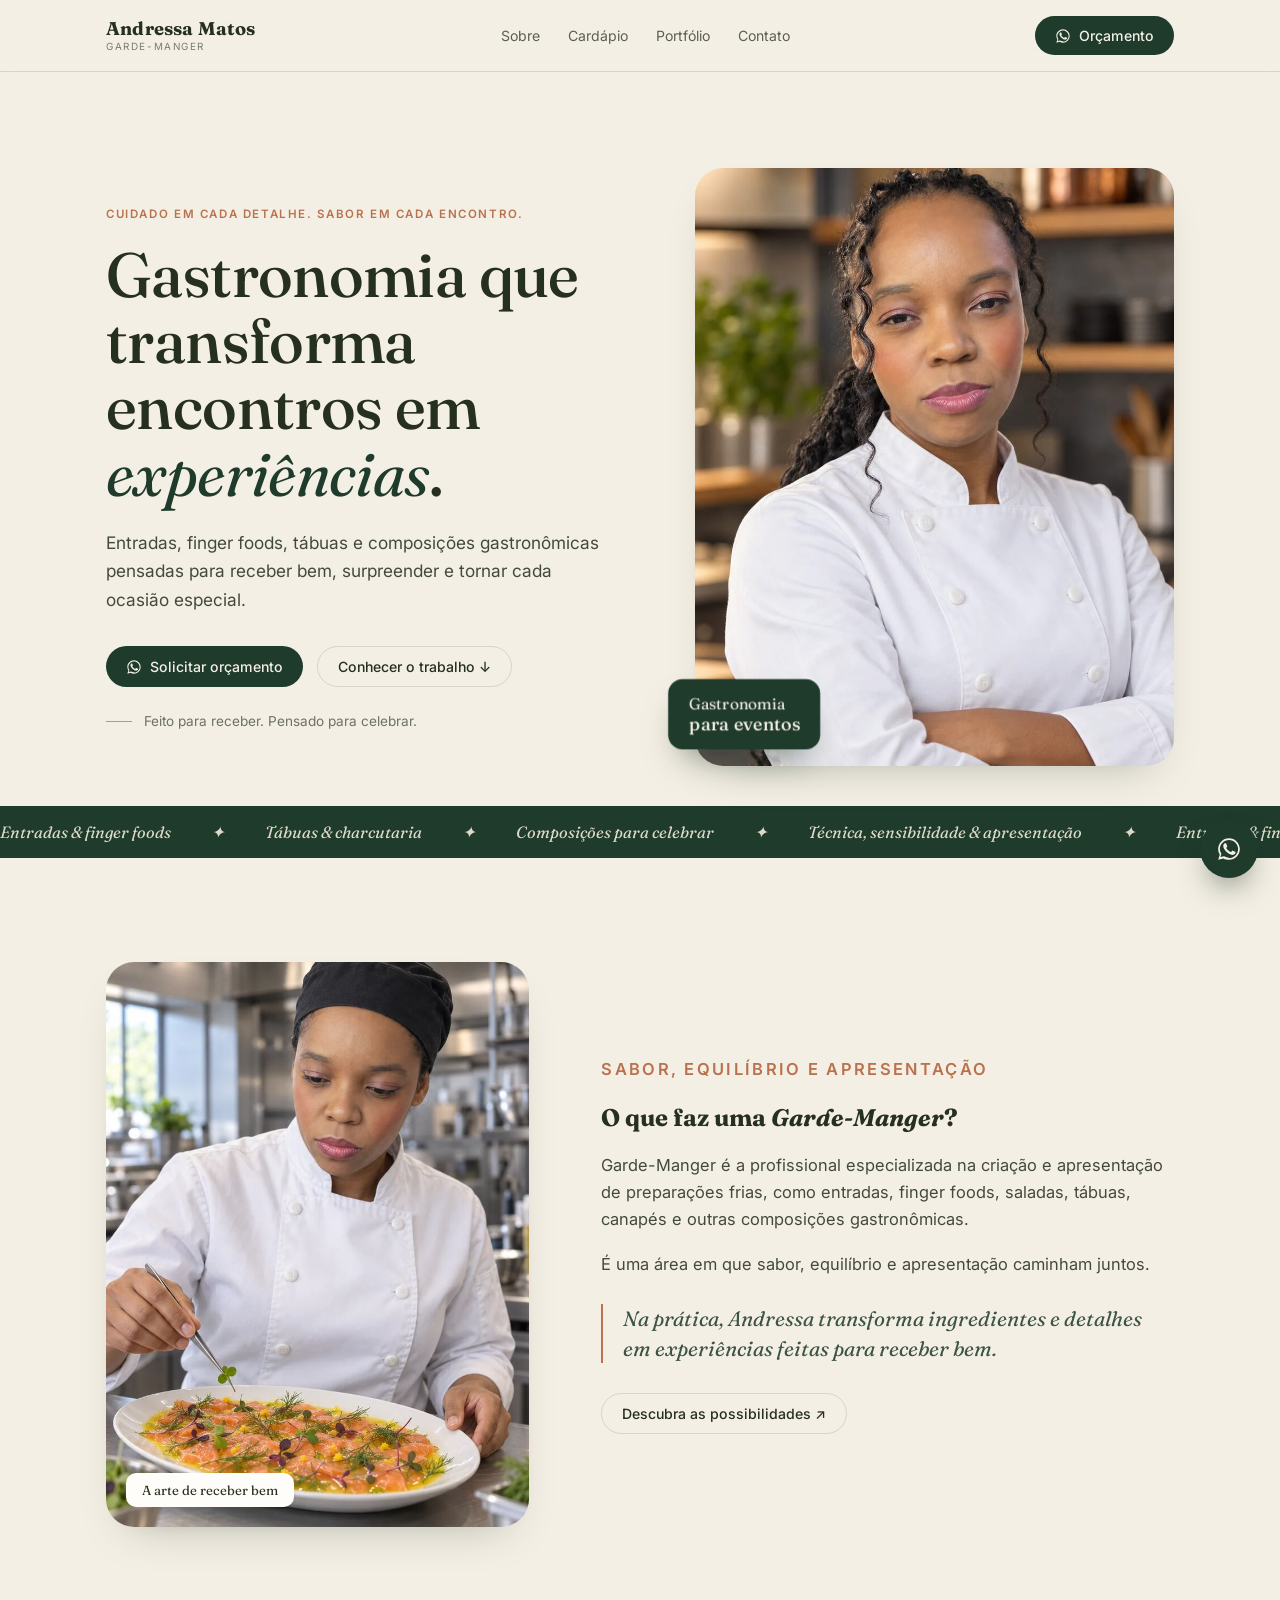
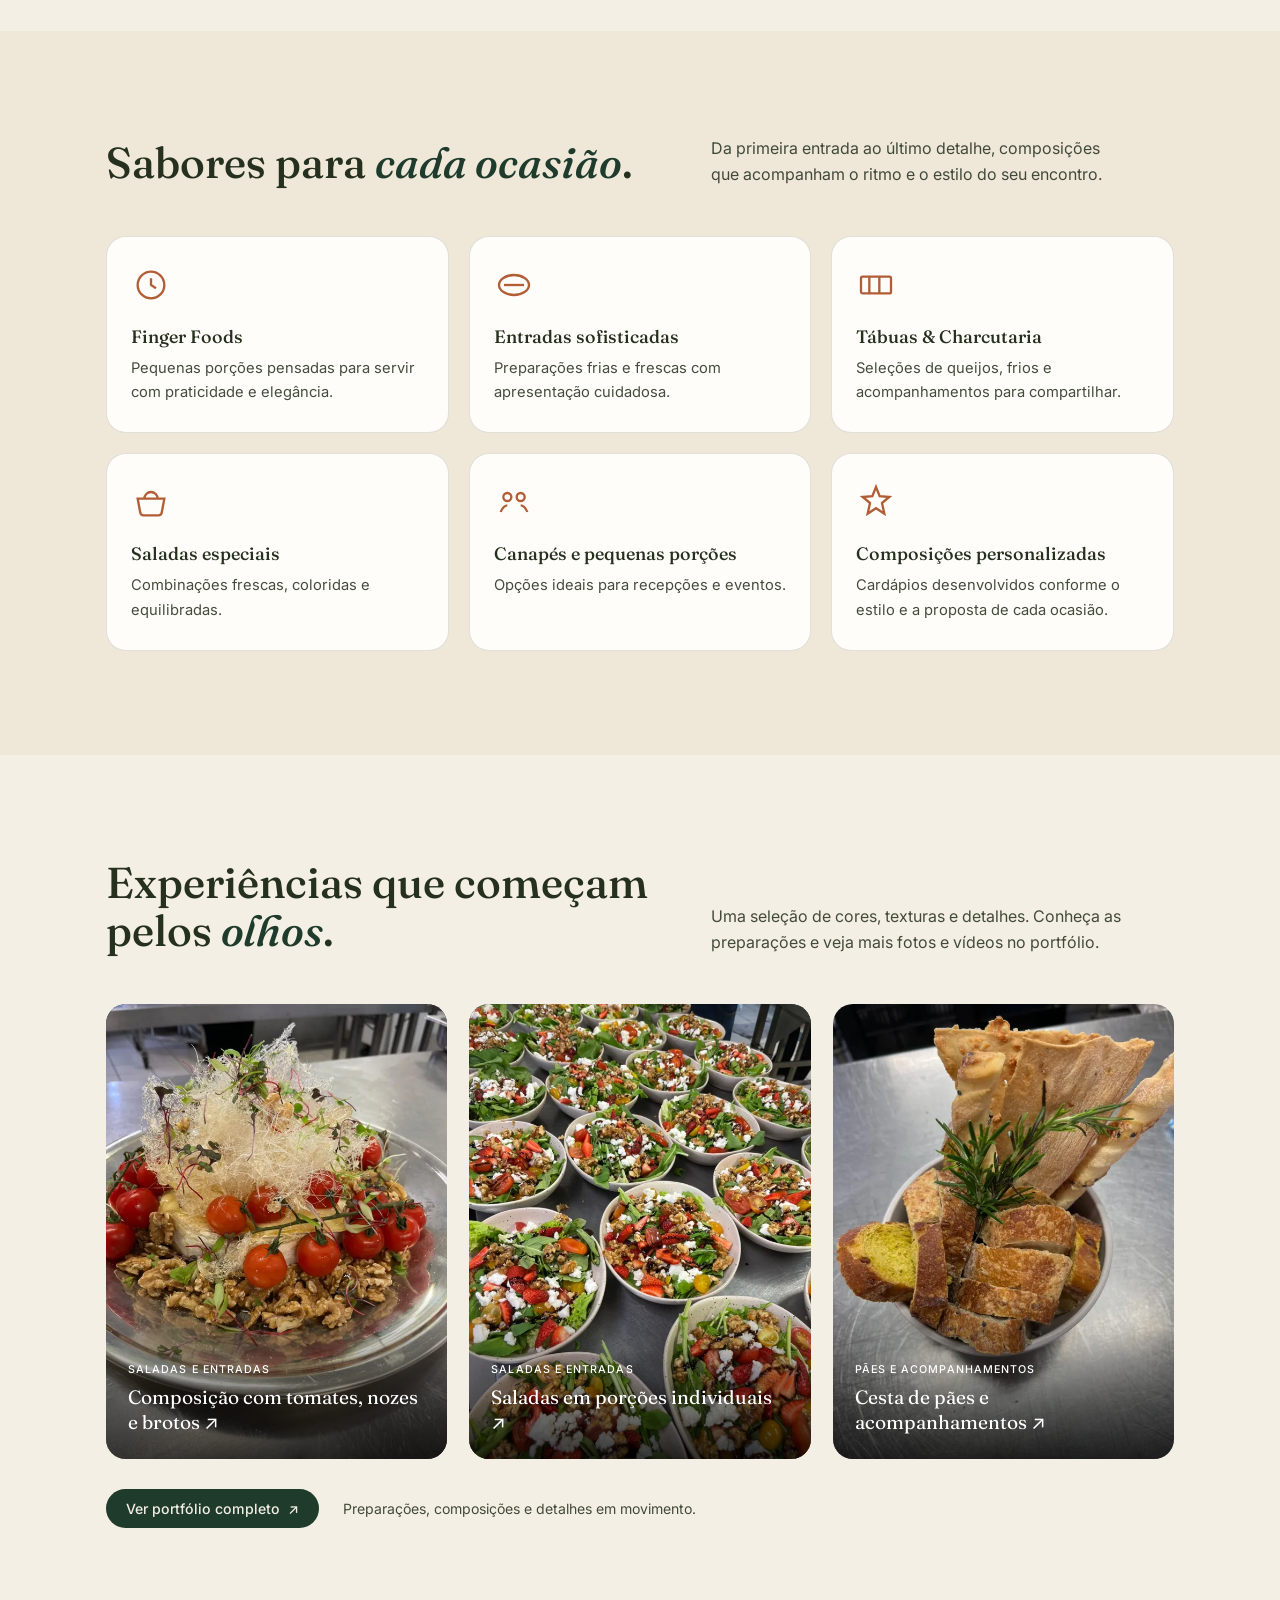
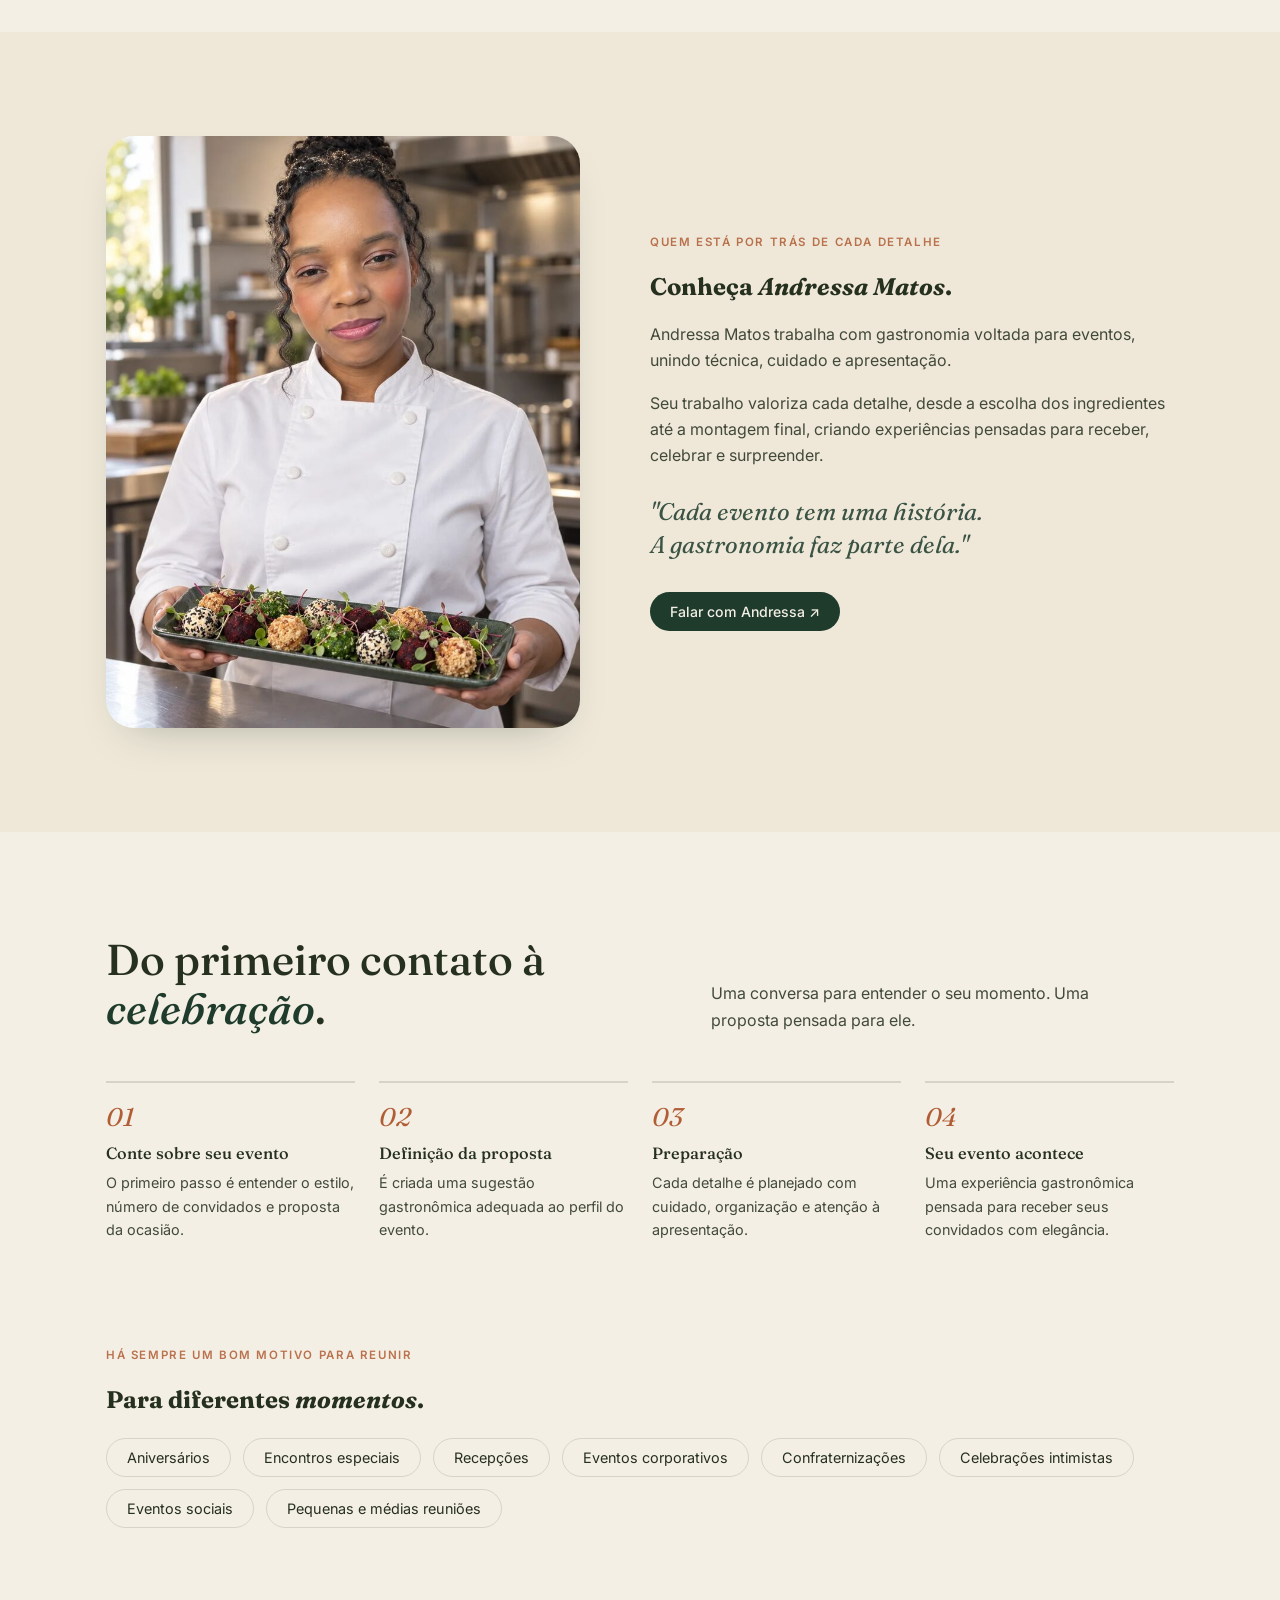
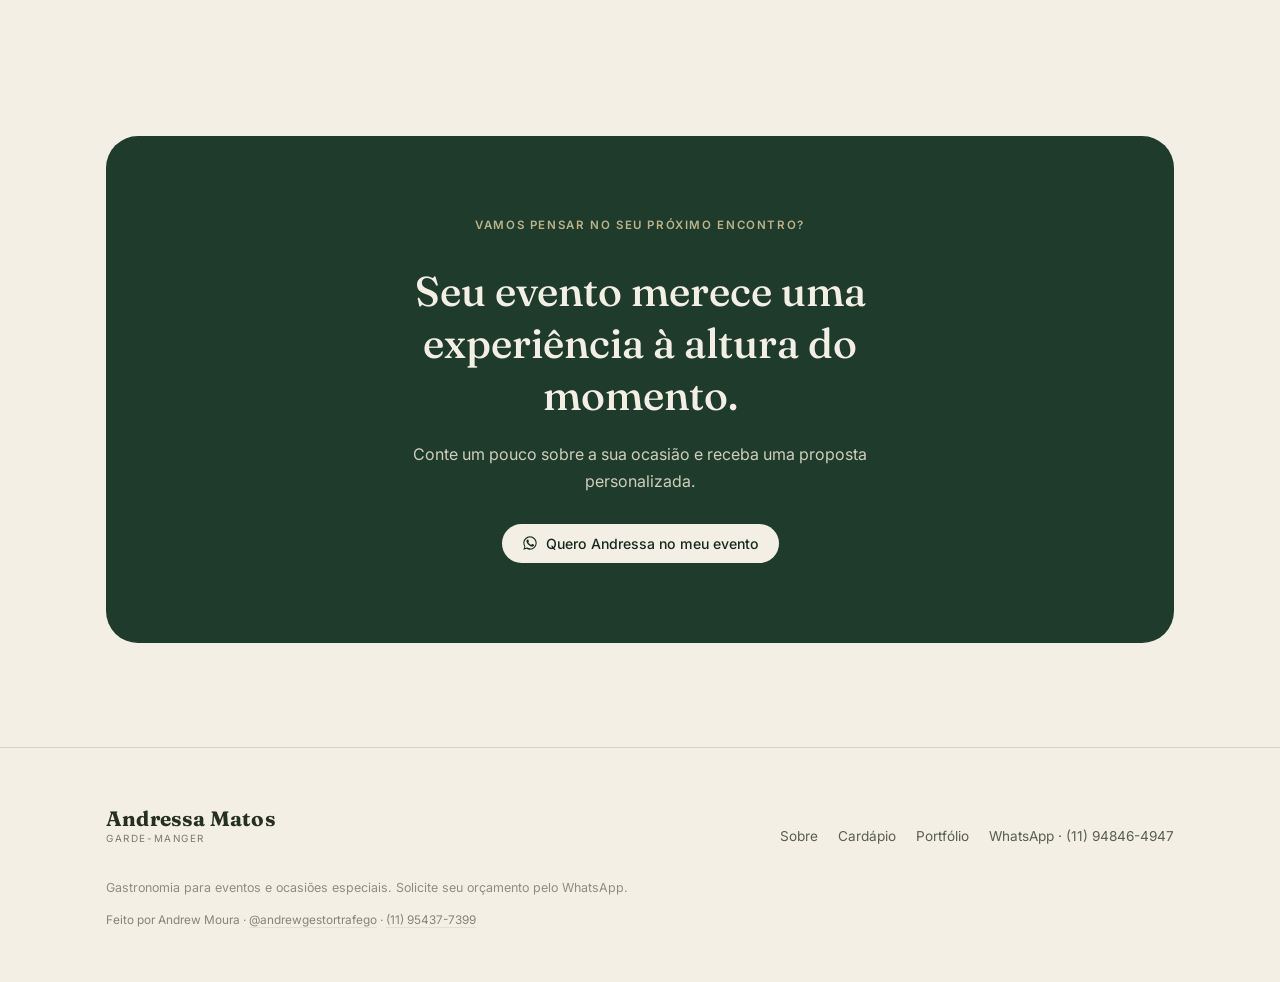
==== commit 7ca691b4: "Add files via upload" ====
--- a/index.html
+++ b/index.html
@@ -1,530 +1,228 @@
-<!DOCTYPE html>
-<html lang="pt-BR">
-<head>
-<meta charset="UTF-8">
-<meta name="viewport" content="width=device-width, initial-scale=1, viewport-fit=cover">
-<title>Andressa Matos — Gastronomia para Eventos</title>
-<link rel="preconnect" href="https://fonts.googleapis.com">
-<link rel="preconnect" href="https://fonts.gstatic.com" crossorigin>
-<link href="https://fonts.googleapis.com/css2?family=Fraunces:ital,opsz,wght@0,9..144,400;0,9..144,500;0,9..144,600;1,9..144,500&family=Inter:wght@400;500;600&display=swap" rel="stylesheet">
-<style>
-  :root{
-    --cream:#F4EFE4;
-    --cream-2:#EFE8D9;
-    --ink:#26301F;
-    --green:#1E3B2C;
-    --green-deep:#152A1F;
-    --rust:#B15E36;
-    --gold:#B99A4E;
-    --paper:#FFFDF9;
-    --line:rgba(38,48,31,0.14);
-    --shadow: 0 20px 45px -25px rgba(21,42,31,0.35);
-  }
-  :root:not([data-theme="light"]){
-    color-scheme: light dark;
-  }
-  @media (prefers-color-scheme: dark){
-    :root:not([data-theme="light"]){
-      --cream:#1B2018;
-      --cream-2:#20261C;
-      --ink:#EDE7D8;
-      --paper:#232920;
-      --line:rgba(237,231,216,0.14);
-      --shadow: 0 20px 45px -25px rgba(0,0,0,0.6);
-    }
-  }
-  :root[data-theme="dark"]{
-    --cream:#1B2018;
-    --cream-2:#20261C;
-    --ink:#EDE7D8;
-    --paper:#232920;
-    --line:rgba(237,231,216,0.14);
-    --shadow: 0 20px 45px -25px rgba(0,0,0,0.6);
-  }
-
-  *{box-sizing:border-box;}
-  html{scroll-behavior:smooth; scroll-padding-top: calc(78px + env(safe-area-inset-top,0px));}
-  body{
-    margin:0;
-    background:var(--cream);
-    color:var(--ink);
-    font-family:'Inter', ui-sans-serif, system-ui, -apple-system, sans-serif;
-    -webkit-font-smoothing:antialiased;
-    padding-top:env(safe-area-inset-top,0px);
-    padding-bottom:env(safe-area-inset-bottom,0px);
-    overflow-x:hidden;
-  }
-  h1,h2,h3,.serif{font-family:'Fraunces', Georgia, 'Times New Roman', serif;}
-  p{line-height:1.65; color:var(--ink); opacity:0.86;}
-  a{color:inherit;}
-  img{max-width:100%; display:block;}
-  .wrap{max-width:1180px; margin:0 auto; padding:0 clamp(20px,5vw,56px);}
-
-  /* header */
-  header.site{
-    position:sticky; top:0; z-index:50;
-    padding-top:env(safe-area-inset-top,0px);
-    background:color-mix(in srgb, var(--cream) 88%, transparent);
-    backdrop-filter: blur(10px);
-    border-bottom:1px solid var(--line);
-  }
-  .nav{
-    display:flex; align-items:center; justify-content:space-between;
-    padding:16px clamp(20px,5vw,56px);
-    max-width:1180px; margin:0 auto;
-  }
-  .brand{display:flex; flex-direction:column; line-height:1.1;}
-  .brand strong{font-family:'Fraunces',serif; font-size:1.15rem; letter-spacing:0.01em;}
-  .brand span{font-size:0.62rem; letter-spacing:0.16em; opacity:0.6; margin-top:2px;}
-  nav.links{display:flex; gap:28px; font-size:0.88rem;}
-  nav.links a{text-decoration:none; opacity:0.75; transition:opacity .2s;}
-  nav.links a:hover{opacity:1;}
-  .btn{
-    display:inline-flex; align-items:center; gap:8px;
-    padding:11px 20px; border-radius:999px;
-    background:var(--green); color:#F4EFE4; text-decoration:none;
-    font-size:0.88rem; font-weight:500;
-    transition:transform .25s cubic-bezier(.2,.8,.2,1), box-shadow .25s;
-    box-shadow: var(--shadow);
-    white-space:nowrap;
-  }
-  .btn:hover{transform:translateY(-2px); box-shadow:0 22px 40px -18px rgba(21,42,31,0.5);}
-  .btn.ghost{background:transparent; color:var(--ink); border:1px solid var(--line); box-shadow:none;}
-  .btn.ghost:hover{border-color:var(--green); transform:none;}
-  .btn svg{width:16px; height:16px; flex:none;}
-  @media (max-width:820px){ nav.links{display:none;} }
-
-  /* hero */
-  .hero{padding:clamp(48px,8vw,96px) 0 40px;}
-  .hero-grid{display:grid; grid-template-columns:1.05fr 0.95fr; gap:clamp(28px,5vw,60px); align-items:center;}
-  @media (max-width:900px){ .hero-grid{grid-template-columns:1fr;} }
-  .eyebrow{font-size:0.72rem; letter-spacing:0.14em; color:var(--rust); font-weight:600; text-transform:uppercase; margin:0 0 18px;}
-  .hero h1{font-size:clamp(2.5rem,5.4vw,3.9rem); line-height:1.06; font-weight:500; margin:0 0 22px; letter-spacing:-0.01em;}
-  .hero h1 em{font-style:italic; color:var(--green); font-weight:400;}
-  .hero p.lead{font-size:1.08rem; max-width:46ch; margin-bottom:32px;}
-  .hero-ctas{display:flex; gap:14px; flex-wrap:wrap; margin-bottom:26px;}
-  .hero-note{display:flex; align-items:center; gap:12px; font-size:0.85rem; opacity:0.65;}
-  .hero-note .rule{width:26px; height:1px; background:var(--rust);}
-
-  .hero-visual{position:relative; perspective:1200px;}
-  .tilt-card{
-    position:relative; border-radius:28px; overflow:hidden;
-    transform-style:preserve-3d;
-    transition:transform .35s cubic-bezier(.2,.8,.2,1);
-    box-shadow:var(--shadow);
-  }
-  .tilt-card img{width:100%; height:100%; object-fit:cover; aspect-ratio:4/5;}
-  .float-chip{
-    position:absolute; left:-18px; bottom:26px;
-    background:var(--green); color:#F4EFE4; padding:14px 20px; border-radius:14px;
-    font-family:'Fraunces',serif; font-size:0.95rem; line-height:1.25;
-    box-shadow:0 18px 34px -14px rgba(21,42,31,0.55);
-    transform:translateZ(40px);
-  }
-  .float-chip b{display:block; font-size:1.1rem; font-weight:500;}
-  @media (max-width:520px){ .float-chip{left:14px; bottom:-16px; padding:11px 16px;} }
-
-  /* ticker */
-  .ticker-wrap{background:var(--green); color:#EFE8D6; overflow:hidden; padding:16px 0;}
-  .ticker{display:flex; gap:40px; white-space:nowrap; width:max-content; animation:scroll 26s linear infinite;}
-  .ticker span{font-family:'Fraunces',serif; font-style:italic; font-size:1.02rem; opacity:0.92;}
-  @keyframes scroll{ from{transform:translateX(0);} to{transform:translateX(-50%);} }
-  @media (prefers-reduced-motion:reduce){ .ticker{animation:none;} }
-
-  /* reveal */
-  .reveal{opacity:0; transform:translateY(22px); transition:opacity .7s ease, transform .7s cubic-bezier(.2,.8,.2,1);}
-  .reveal.in{opacity:1; transform:translateY(0);}
-  @media (prefers-reduced-motion:reduce){ .reveal{opacity:1; transform:none; transition:none;} }
-
-  section{padding:clamp(56px,9vw,104px) 0;}
-  .section-head{display:grid; grid-template-columns:1.1fr 0.9fr; gap:40px; align-items:end; margin-bottom:48px;}
-  @media (max-width:800px){ .section-head{grid-template-columns:1fr; gap:16px;} }
-  .section-head h2{font-size:clamp(1.9rem,3.6vw,2.7rem); font-weight:500; margin:0; line-height:1.12;}
-  .section-head h2 em{font-style:italic; color:var(--green);}
-  .section-head p{margin:0; max-width:42ch;}
-
-  /* about */
-  .about-grid{display:grid; grid-template-columns:0.85fr 1.15fr; gap:clamp(28px,6vw,72px); align-items:center;}
-  @media (max-width:860px){ .about-grid{grid-template-columns:1fr;} }
-  .about-visual{position:relative; perspective:1000px;}
-  .about-visual .tilt-card{aspect-ratio:3/4;}
-  .about-visual .tilt-card img{aspect-ratio:3/4;}
-  .caption-tag{
-    position:absolute; left:20px; bottom:20px; background:var(--paper); color:var(--ink);
-    padding:9px 16px; border-radius:10px; font-size:0.82rem; font-family:'Fraunces',serif;
-    box-shadow:0 12px 26px -12px rgba(21,42,31,0.35);
-  }
-  .about-copy p{font-size:1.03rem; margin-bottom:18px;}
-  .about-copy .callout{
-    font-family:'Fraunces',serif; font-style:italic; font-size:1.3rem; color:var(--green);
-    border-left:2px solid var(--rust); padding-left:20px; margin:26px 0 30px; line-height:1.4;
-  }
-
-  /* categories */
-  .cat-grid{display:grid; grid-template-columns:repeat(3,1fr); gap:20px;}
-  @media (max-width:900px){ .cat-grid{grid-template-columns:repeat(2,1fr);} }
-  @media (max-width:560px){ .cat-grid{grid-template-columns:1fr;} }
-  .cat-card{
-    background:var(--paper); border:1px solid var(--line); border-radius:20px; padding:28px 24px;
-    transition:transform .3s cubic-bezier(.2,.8,.2,1), box-shadow .3s; transform-style:preserve-3d;
-  }
-  .cat-card:hover{transform:translateY(-6px) rotateX(3deg); box-shadow:var(--shadow);}
-  .cat-icon{width:40px; height:40px; margin-bottom:16px; color:var(--rust);}
-  .cat-card h3{font-size:1.12rem; font-weight:500; margin:0 0 8px;}
-  .cat-card p{font-size:0.92rem; margin:0;}
-
-  /* gallery */
-  .gal-grid{display:grid; grid-template-columns:repeat(3,1fr); gap:20px;}
-  .gal-grid .gal-item:nth-child(1){grid-column:span 2;}
-  .gal-grid .gal-item:nth-child(4){grid-column:span 2;}
-  @media (max-width:760px){ .gal-grid{grid-template-columns:1fr 1fr;} .gal-grid .gal-item:nth-child(1),.gal-grid .gal-item:nth-child(4){grid-column:span 2;} }
-  .gal-item{position:relative; border-radius:18px; overflow:hidden; perspective:900px;}
-  .gal-item .tilt-card{border-radius:18px; margin:0;}
-  .gal-item img{aspect-ratio:5/4; object-fit:cover; transition:transform .5s ease;}
-  .gal-item:hover img{transform:scale(1.06);}
-  .gal-label{
-    position:absolute; left:16px; bottom:14px; color:#fff; font-family:'Fraunces',serif; font-size:1.02rem;
-    text-shadow:0 4px 16px rgba(0,0,0,0.55);
-  }
-  .gal-label small{display:block; font-family:'Inter',sans-serif; font-size:0.68rem; letter-spacing:0.1em; text-transform:uppercase; opacity:0.85; margin-bottom:3px;}
-  .gal-item::after{content:"";position:absolute; inset:0; background:linear-gradient(180deg, rgba(0,0,0,0) 45%, rgba(0,0,0,0.55) 100%); pointer-events:none;}
-
-  /* bio */
-  .bio-section{background:var(--cream-2);}
-  .bio-grid{display:grid; grid-template-columns:0.95fr 1.05fr; gap:clamp(28px,6vw,70px); align-items:center;}
-  @media (max-width:860px){ .bio-grid{grid-template-columns:1fr; }  .bio-grid .bio-visual{order:-1;} }
-  .bio-visual .tilt-card{aspect-ratio:4/5;}
-  .bio-visual .tilt-card img{aspect-ratio:4/5;}
-  .quote{
-    font-family:'Fraunces',serif; font-style:italic; font-size:1.5rem; line-height:1.4; color:var(--green);
-    margin:26px 0 30px;
-  }
-
-  /* process */
-  .steps{display:grid; grid-template-columns:repeat(4,1fr); gap:24px; counter-reset:step;}
-  @media (max-width:900px){ .steps{grid-template-columns:repeat(2,1fr);} }
-  @media (max-width:560px){ .steps{grid-template-columns:1fr;} }
-  .step{border-top:2px solid var(--line); padding-top:18px; position:relative;}
-  .step-num{font-family:'Fraunces',serif; font-style:italic; color:var(--rust); font-size:1.6rem; display:block; margin-bottom:10px;}
-  .step h3{font-size:1.02rem; margin:0 0 8px; font-weight:500;}
-  .step p{font-size:0.9rem; margin:0;}
-
-  /* occasions */
-  .pill-row{display:flex; flex-wrap:wrap; gap:12px;}
-  .pill{
-    border:1px solid var(--line); border-radius:999px; padding:10px 20px; font-size:0.9rem;
-    transition:border-color .2s, transform .2s;
-  }
-  .pill:hover{border-color:var(--rust); transform:translateY(-2px);}
-
-  /* final cta */
-  .final-cta{
-    background:var(--green); color:#F4EFE4; border-radius:32px; padding:clamp(40px,7vw,80px);
-    text-align:center; position:relative; overflow:hidden;
-  }
-  .final-cta h2{color:#F4EFE4; font-size:clamp(1.9rem,4vw,2.6rem); max-width:22ch; margin:0 auto 20px; font-weight:500;}
-  .final-cta p{color:#EFE8D6; opacity:0.85; max-width:46ch; margin:0 auto 30px;}
-  .final-cta .btn{background:#F4EFE4; color:var(--green-deep);}
-  .final-cta .btn:hover{box-shadow:0 22px 44px -16px rgba(0,0,0,0.45);}
-
-  footer{padding:60px 0 40px; border-top:1px solid var(--line);}
-  .foot-grid{display:flex; justify-content:space-between; align-items:flex-end; flex-wrap:wrap; gap:24px;}
-  .foot-grid .brand strong{font-size:1.3rem;}
-  .foot-links{display:flex; gap:20px; font-size:0.85rem; opacity:0.75;}
-  .foot-links a{text-decoration:none;}
-  .fine{margin-top:34px; font-size:0.78rem; opacity:0.5;}
-  .credit{margin-top:10px; font-size:0.74rem; opacity:0.55;}
-  .credit a{text-decoration:none; border-bottom:1px solid var(--line);}
-  .credit a:hover{opacity:0.9;}
-
-  /* floating whatsapp */
-  .float-wa{
-    position:fixed; right:22px; bottom:calc(22px + env(safe-area-inset-bottom,0px)); z-index:60;
-    width:58px; height:58px; border-radius:50%; background:var(--green); color:#F4EFE4;
-    display:flex; align-items:center; justify-content:center; text-decoration:none;
-    box-shadow:0 16px 30px -10px rgba(21,42,31,0.55);
-    animation:pulse 2.8s ease-in-out infinite;
-  }
-  .float-wa svg{width:26px; height:26px;}
-  @keyframes pulse{ 0%,100%{transform:scale(1);} 50%{transform:scale(1.06);} }
-  @media (prefers-reduced-motion:reduce){ .float-wa{animation:none;} }
-</style>
-</head>
-<body>
-
-<header class="site">
-  <div class="nav">
-    <div class="brand">
-      <strong>Andressa Matos</strong>
-      <span>GARDE-MANGER</span>
-    </div>
-    <nav class="links">
-      <a href="#sobre">Sobre</a>
-      <a href="#cardapio">Cardápio</a>
-      <a href="#portfolio">Portfólio</a>
-      <a href="#contato">Contato</a>
-    </nav>
-    <a class="btn" id="wa-nav" href="#" target="_blank" rel="noopener">
-      <svg viewBox="0 0 24 24" fill="currentColor"><path d="M17.5 14.4c-.3-.1-1.7-.8-1.9-.9-.3-.1-.5-.1-.6.1-.2.3-.7.9-.9 1-.1.2-.3.2-.6.1-.3-.2-1.2-.5-2.3-1.5-.9-.8-1.4-1.7-1.6-2-.2-.3 0-.5.1-.6.1-.1.3-.3.4-.5.1-.1.2-.3.2-.4.1-.2 0-.4 0-.5-.1-.1-.6-1.5-.8-2-.2-.5-.4-.5-.6-.5h-.5c-.2 0-.5.1-.7.3-.3.3-1 1-1 2.4s1 2.8 1.2 3c.1.2 2 3 4.7 4.3.7.3 1.2.5 1.6.6.7.2 1.3.2 1.8.1.5-.1 1.7-.7 1.9-1.4.2-.7.2-1.2.2-1.3-.1-.2-.3-.2-.6-.4z"/><path d="M12 2C6.5 2 2 6.5 2 12c0 1.9.5 3.6 1.5 5.2L2 22l4.9-1.3C8.5 21.6 10.2 22 12 22c5.5 0 10-4.5 10-10S17.5 2 12 2zm0 18c-1.6 0-3.1-.4-4.4-1.2l-.3-.2-3.1.8.8-3-.2-.3C4 14.8 3.6 13.4 3.6 12c0-4.6 3.8-8.4 8.4-8.4s8.4 3.8 8.4 8.4-3.8 8.4-8.4 8.4z"/></svg>
-      Orçamento
-    </a>
-  </div>
-</header>
-
-<section class="hero">
-  <div class="wrap hero-grid">
-    <div class="hero-copy reveal">
-      <p class="eyebrow">Cuidado em cada detalhe. Sabor em cada encontro.</p>
-      <h1>Gastronomia que transforma encontros em <em>experiências</em>.</h1>
-      <p class="lead">Entradas, finger foods, tábuas e composições gastronômicas pensadas para receber bem, surpreender e tornar cada ocasião especial.</p>
-      <div class="hero-ctas">
-        <a class="btn" id="wa-hero" href="#" target="_blank" rel="noopener">
-          <svg viewBox="0 0 24 24" fill="currentColor"><path d="M17.5 14.4c-.3-.1-1.7-.8-1.9-.9-.3-.1-.5-.1-.6.1-.2.3-.7.9-.9 1-.1.2-.3.2-.6.1-.3-.2-1.2-.5-2.3-1.5-.9-.8-1.4-1.7-1.6-2-.2-.3 0-.5.1-.6.1-.1.3-.3.4-.5.1-.1.2-.3.2-.4.1-.2 0-.4 0-.5-.1-.1-.6-1.5-.8-2-.2-.5-.4-.5-.6-.5h-.5c-.2 0-.5.1-.7.3-.3.3-1 1-1 2.4s1 2.8 1.2 3c.1.2 2 3 4.7 4.3.7.3 1.2.5 1.6.6.7.2 1.3.2 1.8.1.5-.1 1.7-.7 1.9-1.4.2-.7.2-1.2.2-1.3-.1-.2-.3-.2-.6-.4z"/><path d="M12 2C6.5 2 2 6.5 2 12c0 1.9.5 3.6 1.5 5.2L2 22l4.9-1.3C8.5 21.6 10.2 22 12 22c5.5 0 10-4.5 10-10S17.5 2 12 2zm0 18c-1.6 0-3.1-.4-4.4-1.2l-.3-.2-3.1.8.8-3-.2-.3C4 14.8 3.6 13.4 3.6 12c0-4.6 3.8-8.4 8.4-8.4s8.4 3.8 8.4 8.4-3.8 8.4-8.4 8.4z"/></svg>
-          Solicitar orçamento
-        </a>
-        <a class="btn ghost" href="#cardapio">Conhecer o trabalho ↓</a>
-      </div>
-      <div class="hero-note"><span class="rule"></span> Feito para receber. Pensado para celebrar.</div>
-    </div>
-    <div class="hero-visual reveal">
-      <div class="tilt-card" id="tilt-hero">
-        <img src="[data-uri]" alt="Andressa Matos, chef garde-manger">
-      </div>
-      <div class="float-chip">Gastronomia<br><b>para eventos</b></div>
-    </div>
-  </div>
-</section>
-
-<div class="ticker-wrap">
-  <div class="ticker">
-    <span>Entradas &amp; finger foods</span><span>✦</span>
-    <span>Tábuas &amp; charcutaria</span><span>✦</span>
-    <span>Composições para celebrar</span><span>✦</span>
-    <span>Técnica, sensibilidade &amp; apresentação</span><span>✦</span>
-    <span>Entradas &amp; finger foods</span><span>✦</span>
-    <span>Tábuas &amp; charcutaria</span><span>✦</span>
-    <span>Composições para celebrar</span><span>✦</span>
-    <span>Técnica, sensibilidade &amp; apresentação</span><span>✦</span>
-  </div>
-</div>
-
-<section id="sobre">
-  <div class="wrap about-grid">
-    <div class="about-visual reveal">
-      <div class="tilt-card" data-tilt>
-        <img src="[data-uri]" alt="Andressa Matos finalizando um prato">
-      </div>
-      <div class="caption-tag">A arte de receber bem</div>
-    </div>
-    <div class="about-copy reveal">
-      <p class="eyebrow">Sabor, equilíbrio e apresentação</p>
-      <h2>O que faz uma <em>Garde-Manger</em>?</h2>
-      <p>Garde-Manger é a profissional especializada na criação e apresentação de preparações frias, como entradas, finger foods, saladas, tábuas, canapés e outras composições gastronômicas.</p>
-      <p>É uma área em que sabor, equilíbrio e apresentação caminham juntos.</p>
-      <p class="callout">Na prática, Andressa transforma ingredientes e detalhes em experiências feitas para receber bem.</p>
-      <a class="btn ghost" id="wa-sobre" href="#" target="_blank" rel="noopener">Descubra as possibilidades ↗</a>
-    </div>
-  </div>
-</section>
-
-<section id="cardapio" style="background:var(--cream-2);">
-  <div class="wrap">
-    <div class="section-head reveal">
-      <h2>Sabores para <em>cada ocasião</em>.</h2>
-      <p>Da primeira entrada ao último detalhe, composições que acompanham o ritmo e o estilo do seu encontro.</p>
-    </div>
-    <div class="cat-grid reveal">
-      <div class="cat-card">
-        <svg class="cat-icon" viewBox="0 0 24 24" fill="none" stroke="currentColor" stroke-width="1.4"><circle cx="12" cy="12" r="8"/><path d="M12 8v4l3 2"/></svg>
-        <h3>Finger Foods</h3>
-        <p>Pequenas porções pensadas para servir com praticidade e elegância.</p>
-      </div>
-      <div class="cat-card">
-        <svg class="cat-icon" viewBox="0 0 24 24" fill="none" stroke="currentColor" stroke-width="1.4"><ellipse cx="12" cy="12" rx="9" ry="6"/><path d="M6 12h12"/></svg>
-        <h3>Entradas sofisticadas</h3>
-        <p>Preparações frias e frescas com apresentação cuidadosa.</p>
-      </div>
-      <div class="cat-card">
-        <svg class="cat-icon" viewBox="0 0 24 24" fill="none" stroke="currentColor" stroke-width="1.4"><rect x="3" y="7" width="18" height="10" rx="1"/><path d="M8 7v10M14 7v10"/></svg>
-        <h3>Tábuas &amp; Charcutaria</h3>
-        <p>Seleções de queijos, frios e acompanhamentos para compartilhar.</p>
-      </div>
-      <div class="cat-card">
-        <svg class="cat-icon" viewBox="0 0 24 24" fill="none" stroke="currentColor" stroke-width="1.4"><path d="M4 10h16l-1.5 8a2 2 0 0 1-2 2h-9a2 2 0 0 1-2-2z"/><path d="M8 10a4 4 0 0 1 8 0"/></svg>
-        <h3>Saladas especiais</h3>
-        <p>Combinações frescas, coloridas e equilibradas.</p>
-      </div>
-      <div class="cat-card">
-        <svg class="cat-icon" viewBox="0 0 24 24" fill="none" stroke="currentColor" stroke-width="1.4"><circle cx="8" cy="9" r="2.4"/><circle cx="16" cy="9" r="2.4"/><path d="M4 18c1-3 3-4 4-4M20 18c-1-3-3-4-4-4"/></svg>
-        <h3>Canapés e pequenas porções</h3>
-        <p>Opções ideais para recepções e eventos.</p>
-      </div>
-      <div class="cat-card">
-        <svg class="cat-icon" viewBox="0 0 24 24" fill="none" stroke="currentColor" stroke-width="1.4"><path d="M12 3l2.2 5.5L20 9l-4.4 3.6L17 19l-5-3.3L7 19l1.4-6.4L4 9l5.8-.5z"/></svg>
-        <h3>Composições personalizadas</h3>
-        <p>Cardápios desenvolvidos conforme o estilo e a proposta de cada ocasião.</p>
-      </div>
-    </div>
-  </div>
-</section>
-
-<section id="portfolio">
-  <div class="wrap">
-    <div class="section-head reveal">
-      <h2>Experiências que começam pelos <em>olhos</em>.</h2>
-      <p>Cores, texturas e pequenos detalhes. Um olhar sobre as preparações de Andressa.</p>
-    </div>
-    <div class="gal-grid reveal">
-      <div class="gal-item"><div class="tilt-card" data-tilt><img src="[data-uri]